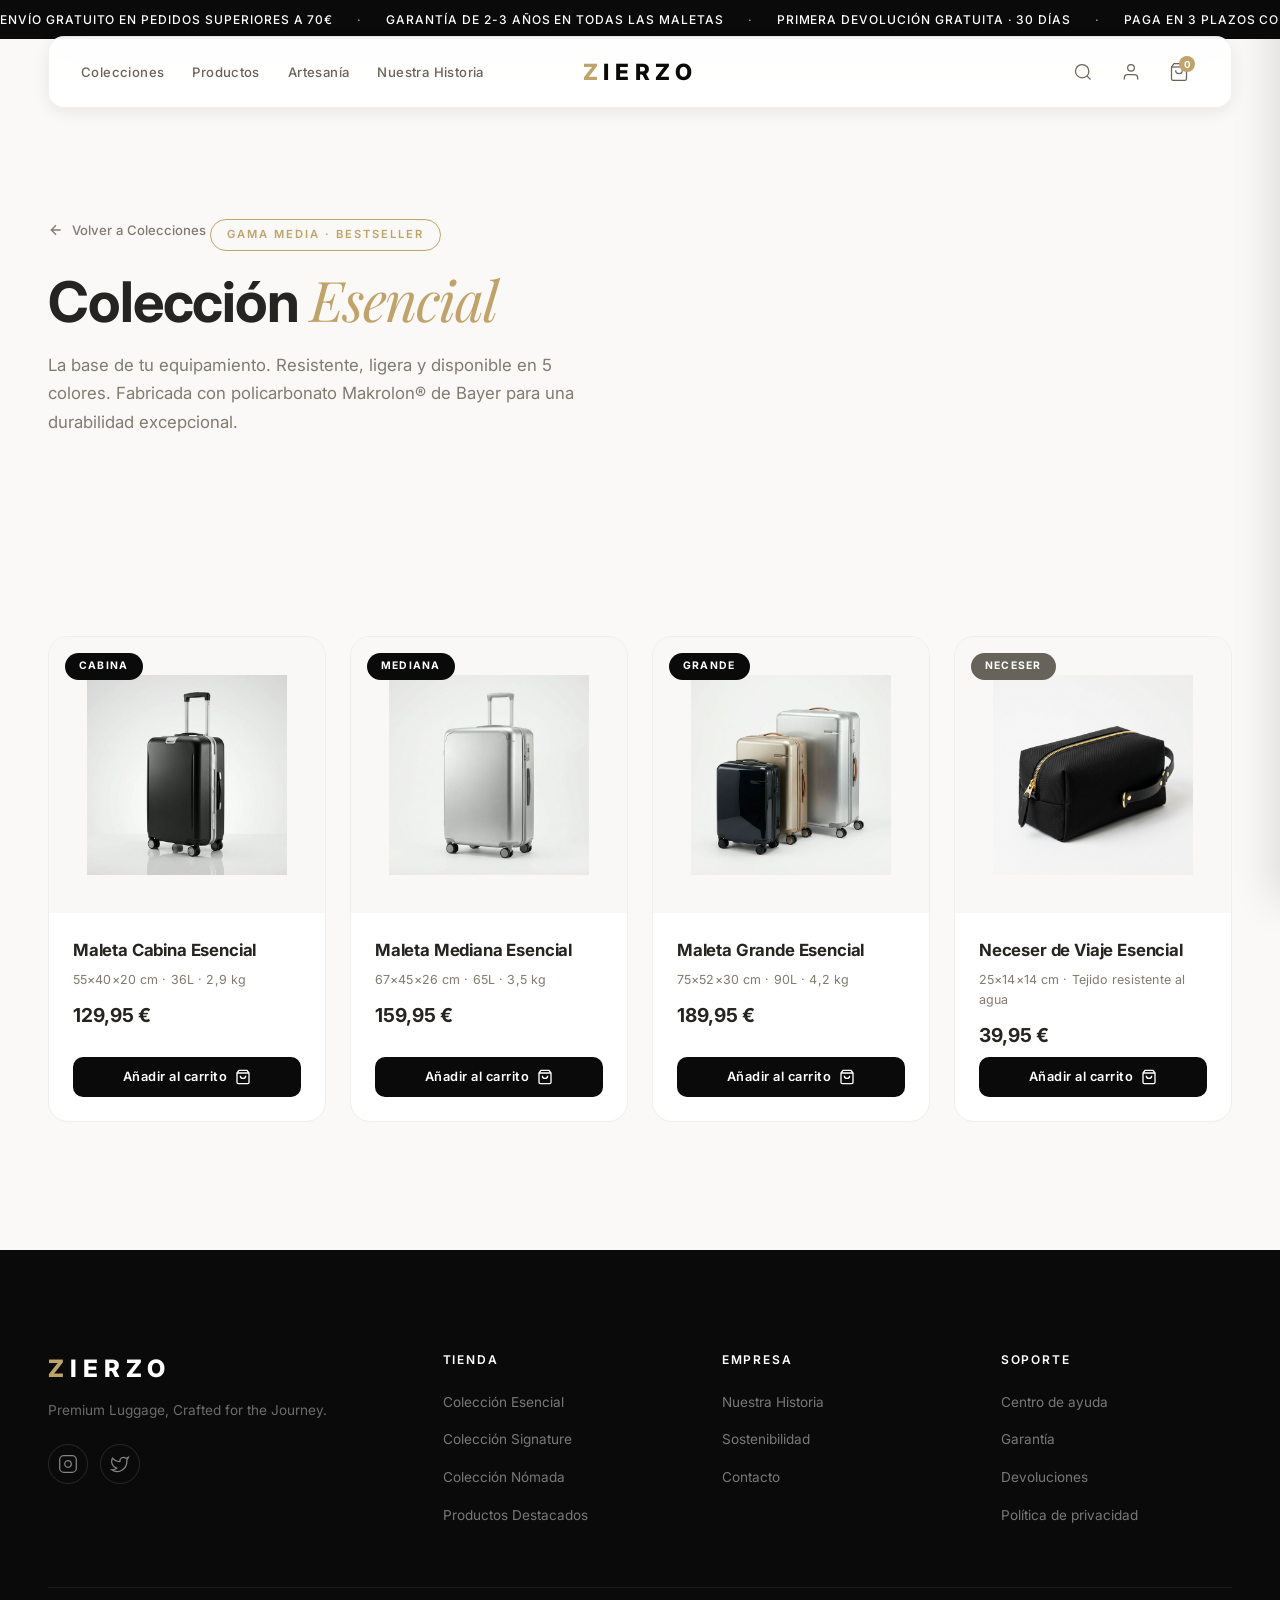
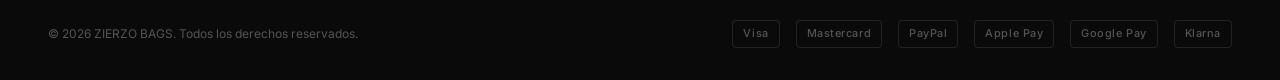
==== coleccion-esencial.html @ efa7dc79 "refactor: mover colecciones a subpáginas separadas (coleccion-esencial, coleccion-signature, colecci" ====
<!DOCTYPE html>
<html lang="es">

<head>
    <meta charset="UTF-8">
    <meta name="viewport" content="width=device-width, initial-scale=1.0">
    <title>Colección Esencial — ZIERZO BAGS</title>
    <meta name="description"
        content="Colección Esencial de ZIERZO BAGS. Maletas de policarbonato Makrolon® ligeras y resistentes. Cabina, mediana, grande y neceser de viaje.">
    <link
        href="https://fonts.googleapis.com/css2?family=Inter:wght@300;400;500;600;700;800;900&family=Playfair+Display:ital,wght@0,400;0,500;0,600;0,700;1,400;1,500&display=swap"
        rel="stylesheet">
    <link rel="stylesheet" href="zierzo.css">
</head>

<body>

    <!-- Announcement Bar -->
    <div class="announcement-bar">
        <div class="announcement-marquee">
            <span>Envío gratuito en pedidos superiores a 70€</span>
            <span class="announcement-sep">·</span>
            <span>Garantía de 2-3 años en todas las maletas</span>
            <span class="announcement-sep">·</span>
            <span>Primera devolución gratuita · 30 días</span>
            <span class="announcement-sep">·</span>
            <span>Paga en 3 plazos con Klarna</span>
            <span class="announcement-sep">·</span>
            <span>Envío 24-48h en península</span>
            <span class="announcement-sep">·</span>
            <span>Entrega a domicilio o punto de recogida</span>
        </div>
    </div>

    <!-- Navigation -->
    <nav class="nav" id="mainNav">
        <div class="nav-container">
            <div class="nav-left">
                <button class="nav-menu-btn" id="menuToggle" aria-label="Menu">
                    <span></span><span></span><span></span>
                </button>
                <ul class="nav-links" id="navLinks">
                    <li><a href="zierzo.html#collections">Colecciones</a></li>
                    <li><a href="zierzo.html#products">Productos</a></li>
                    <li><a href="zierzo.html#craftsmanship">Artesanía</a></li>
                    <li><a href="zierzo.html#story">Nuestra Historia</a></li>
                </ul>
            </div>
            <a href="zierzo.html" class="nav-logo"><span class="logo-z">Z</span>IERZO</a>
            <div class="nav-right">
                <button class="nav-icon-btn" aria-label="Buscar">
                    <svg width="20" height="20" viewBox="0 0 24 24" fill="none" stroke="currentColor"
                        stroke-width="1.5">
                        <circle cx="11" cy="11" r="8" />
                        <path d="m21 21-4.35-4.35" />
                    </svg>
                </button>
                <button class="nav-icon-btn" aria-label="Cuenta">
                    <svg width="20" height="20" viewBox="0 0 24 24" fill="none" stroke="currentColor"
                        stroke-width="1.5">
                        <path d="M20 21v-2a4 4 0 0 0-4-4H8a4 4 0 0 0-4 4v2" />
                        <circle cx="12" cy="7" r="4" />
                    </svg>
                </button>
                <button class="nav-icon-btn cart-btn" aria-label="Carrito">
                    <svg width="20" height="20" viewBox="0 0 24 24" fill="none" stroke="currentColor"
                        stroke-width="1.5">
                        <path d="M6 2 3 6v14a2 2 0 0 0 2 2h14a2 2 0 0 0 2-2V6l-3-4z" />
                        <path d="M3 6h18" />
                        <path d="M16 10a4 4 0 0 1-8 0" />
                    </svg>
                    <span class="cart-count">0</span>
                </button>
            </div>
        </div>
    </nav>

    <!-- Mobile Menu -->
    <div class="mobile-menu" id="mobileMenu">
        <div class="mobile-menu-content">
            <a href="zierzo.html#collections" class="mobile-menu-link">Colecciones</a>
            <a href="zierzo.html#products" class="mobile-menu-link">Productos</a>
            <a href="zierzo.html#craftsmanship" class="mobile-menu-link">Artesanía</a>
            <a href="zierzo.html#story" class="mobile-menu-link">Nuestra Historia</a>
        </div>
    </div>

    <!-- Collection Hero -->
    <section class="collection-page-hero col-esencial-hero">
        <div class="container">
            <a href="zierzo.html#collections" class="collection-back-link">
                <svg width="16" height="16" viewBox="0 0 24 24" fill="none" stroke="currentColor" stroke-width="2">
                    <path d="M19 12H5M12 19l-7-7 7-7" />
                </svg>
                Volver a Colecciones
            </a>
            <span class="collection-detail-tag">Gama Media · Bestseller</span>
            <h1 class="section-title collection-page-title">Colección <em>Esencial</em></h1>
            <p class="section-desc">La base de tu equipamiento. Resistente, ligera y disponible en 5 colores. Fabricada
                con policarbonato Makrolon® de Bayer para una durabilidad excepcional.</p>
        </div>
    </section>

    <!-- Collection Products -->
    <section class="section collection-detail col-esencial">
        <div class="container">
            <div class="collection-detail-grid">
                <div class="col-detail-card" data-product-id="esencial-cabina">
                    <div class="col-detail-img-wrapper">
                        <img src="images/hero-suitcase.png" alt="Maleta Cabina Esencial" class="col-detail-img">
                        <span class="col-detail-size">Cabina</span>
                    </div>
                    <div class="col-detail-info">
                        <h4 class="col-detail-name">Maleta Cabina Esencial</h4>
                        <span class="col-detail-dims">55×40×20 cm · 36L · 2,9 kg</span>
                        <div class="col-detail-price">129,95 €</div>
                        <button class="btn btn-add-cart col-detail-btn">Añadir al carrito
                            <svg width="16" height="16" viewBox="0 0 24 24" fill="none" stroke="currentColor"
                                stroke-width="2">
                                <path d="M6 2 3 6v14a2 2 0 0 0 2 2h14a2 2 0 0 0 2-2V6l-3-4z" />
                                <path d="M3 6h18" />
                                <path d="M16 10a4 4 0 0 1-8 0" />
                            </svg>
                        </button>
                    </div>
                </div>
                <div class="col-detail-card" data-product-id="esencial-mediana">
                    <div class="col-detail-img-wrapper">
                        <img src="images/product-silver.png" alt="Maleta Mediana Esencial" class="col-detail-img">
                        <span class="col-detail-size">Mediana</span>
                    </div>
                    <div class="col-detail-info">
                        <h4 class="col-detail-name">Maleta Mediana Esencial</h4>
                        <span class="col-detail-dims">67×45×26 cm · 65L · 3,5 kg</span>
                        <div class="col-detail-price">159,95 €</div>
                        <button class="btn btn-add-cart col-detail-btn">Añadir al carrito
                            <svg width="16" height="16" viewBox="0 0 24 24" fill="none" stroke="currentColor"
                                stroke-width="2">
                                <path d="M6 2 3 6v14a2 2 0 0 0 2 2h14a2 2 0 0 0 2-2V6l-3-4z" />
                                <path d="M3 6h18" />
                                <path d="M16 10a4 4 0 0 1-8 0" />
                            </svg>
                        </button>
                    </div>
                </div>
                <div class="col-detail-card" data-product-id="esencial-grande">
                    <div class="col-detail-img-wrapper">
                        <img src="images/collection-set.png" alt="Maleta Grande Esencial" class="col-detail-img">
                        <span class="col-detail-size">Grande</span>
                    </div>
                    <div class="col-detail-info">
                        <h4 class="col-detail-name">Maleta Grande Esencial</h4>
                        <span class="col-detail-dims">75×52×30 cm · 90L · 4,2 kg</span>
                        <div class="col-detail-price">189,95 €</div>
                        <button class="btn btn-add-cart col-detail-btn">Añadir al carrito
                            <svg width="16" height="16" viewBox="0 0 24 24" fill="none" stroke="currentColor"
                                stroke-width="2">
                                <path d="M6 2 3 6v14a2 2 0 0 0 2 2h14a2 2 0 0 0 2-2V6l-3-4z" />
                                <path d="M3 6h18" />
                                <path d="M16 10a4 4 0 0 1-8 0" />
                            </svg>
                        </button>
                    </div>
                </div>
                <div class="col-detail-card col-detail-neceser" data-product-id="esencial-neceser">
                    <div class="col-detail-img-wrapper">
                        <img src="images/neceser-esencial.png" alt="Neceser de Viaje Esencial" class="col-detail-img">
                        <span class="col-detail-size">Neceser</span>
                    </div>
                    <div class="col-detail-info">
                        <h4 class="col-detail-name">Neceser de Viaje Esencial</h4>
                        <span class="col-detail-dims">25×14×14 cm · Tejido resistente al agua</span>
                        <div class="col-detail-price">39,95 €</div>
                        <button class="btn btn-add-cart col-detail-btn">Añadir al carrito
                            <svg width="16" height="16" viewBox="0 0 24 24" fill="none" stroke="currentColor"
                                stroke-width="2">
                                <path d="M6 2 3 6v14a2 2 0 0 0 2 2h14a2 2 0 0 0 2-2V6l-3-4z" />
                                <path d="M3 6h18" />
                                <path d="M16 10a4 4 0 0 1-8 0" />
                            </svg>
                        </button>
                    </div>
                </div>
            </div>
        </div>
    </section>

    <!-- Footer -->
    <footer class="footer">
        <div class="container">
            <div class="footer-grid">
                <div class="footer-brand">
                    <a href="zierzo.html" class="footer-logo"><span class="logo-z">Z</span>IERZO</a>
                    <p class="footer-tagline">Premium Luggage, Crafted for the Journey.</p>
                    <div class="footer-social">
                        <a href="#" class="social-link" aria-label="Instagram">
                            <svg width="20" height="20" viewBox="0 0 24 24" fill="none" stroke="currentColor"
                                stroke-width="1.5">
                                <rect x="2" y="2" width="20" height="20" rx="5" />
                                <path d="M16 11.37A4 4 0 1 1 12.63 8 4 4 0 0 1 16 11.37z" />
                                <line x1="17.5" y1="6.5" x2="17.51" y2="6.5" />
                            </svg>
                        </a>
                        <a href="#" class="social-link" aria-label="Twitter">
                            <svg width="20" height="20" viewBox="0 0 24 24" fill="none" stroke="currentColor"
                                stroke-width="1.5">
                                <path
                                    d="M22 4s-.7 2.1-2 3.4c1.6 10-9.4 17.3-18 11.6 2.2.1 4.4-.6 6-2C3 15.5.5 9.6 3 5c2.2 2.6 5.6 4.1 9 4-.9-4.2 4-6.6 7-3.8 1.1 0 3-1.2 3-1.2z" />
                            </svg>
                        </a>
                    </div>
                </div>
                <div class="footer-col">
                    <h4>Tienda</h4>
                    <ul>
                        <li><a href="coleccion-esencial.html">Colección Esencial</a></li>
                        <li><a href="coleccion-signature.html">Colección Signature</a></li>
                        <li><a href="coleccion-nomada.html">Colección Nómada</a></li>
                        <li><a href="zierzo.html#products">Productos Destacados</a></li>
                    </ul>
                </div>
                <div class="footer-col">
                    <h4>Empresa</h4>
                    <ul>
                        <li><a href="zierzo.html#story">Nuestra Historia</a></li>
                        <li><a href="#">Sostenibilidad</a></li>
                        <li><a href="#">Contacto</a></li>
                    </ul>
                </div>
                <div class="footer-col">
                    <h4>Soporte</h4>
                    <ul>
                        <li><a href="#">Centro de ayuda</a></li>
                        <li><a href="#">Garantía</a></li>
                        <li><a href="#">Devoluciones</a></li>
                        <li><a href="#">Política de privacidad</a></li>
                    </ul>
                </div>
            </div>
            <div class="footer-bottom">
                <span>© 2026 ZIERZO BAGS. Todos los derechos reservados.</span>
                <div class="footer-payment">
                    <span>Visa</span><span>Mastercard</span><span>PayPal</span><span>Apple Pay</span><span>Google
                        Pay</span><span>Klarna</span>
                </div>
            </div>
        </div>
    </footer>

    <!-- Cart Panel -->
    <div class="cart-overlay" id="cartOverlay"></div>
    <aside class="cart-panel" id="cartPanel">
        <div class="cart-panel-header">
            <h3>Tu Carrito <span class="cart-panel-count" id="cartPanelCount">(0)</span></h3>
            <button class="cart-close-btn" id="cartCloseBtn" aria-label="Cerrar carrito">
                <svg width="24" height="24" viewBox="0 0 24 24" fill="none" stroke="currentColor" stroke-width="1.5">
                    <path d="M18 6 6 18M6 6l12 12" />
                </svg>
            </button>
        </div>
        <div class="cart-panel-body" id="cartPanelBody">
            <div class="cart-empty" id="cartEmpty">
                <svg width="48" height="48" viewBox="0 0 24 24" fill="none" stroke="currentColor" stroke-width="1">
                    <path d="M6 2 3 6v14a2 2 0 0 0 2 2h14a2 2 0 0 0 2-2V6l-3-4z" />
                    <path d="M3 6h18" />
                    <path d="M16 10a4 4 0 0 1-8 0" />
                </svg>
                <p>Tu carrito está vacío</p>
                <span>Explora nuestras colecciones y encuentra tu compañero de viaje perfecto.</span>
            </div>
            <div class="cart-items" id="cartItems"></div>
        </div>
        <div class="cart-panel-footer" id="cartPanelFooter" style="display:none;">
            <div class="cart-shipping-notice">
                <svg width="16" height="16" viewBox="0 0 24 24" fill="none" stroke="currentColor" stroke-width="1.5">
                    <rect x="1" y="3" width="15" height="13" rx="2" />
                    <path d="m16 8 5 3v7l-5-3z" />
                </svg>
                <span>Envío gratuito en pedidos +70 €</span>
            </div>
            <div class="cart-subtotal">
                <span>Subtotal</span>
                <strong id="cartSubtotal">0,00 €</strong>
            </div>
            <button class="btn btn-primary cart-checkout-btn"
                onclick="alert('Checkout disponible en la página principal')">Tramitar Pedido
                <svg width="16" height="16" viewBox="0 0 24 24" fill="none" stroke="currentColor" stroke-width="2">
                    <path d="M5 12h14M12 5l7 7-7 7" />
                </svg>
            </button>
            <p class="cart-taxes-note">Impuestos incluidos. Gastos de envío calculados en el checkout.</p>
        </div>
    </aside>

    <!-- PDP Modal -->
    <div class="pdp-overlay" id="pdpOverlay"></div>
    <div class="pdp-modal" id="pdpModal">
        <button class="pdp-close" id="pdpCloseBtn" aria-label="Cerrar">
            <svg width="28" height="28" viewBox="0 0 24 24" fill="none" stroke="currentColor" stroke-width="1.5">
                <path d="M18 6 6 18M6 6l12 12" />
            </svg>
        </button>
        <div class="pdp-layout">
            <div class="pdp-gallery">
                <img src="" alt="" class="pdp-main-img" id="pdpMainImg">
            </div>
            <div class="pdp-info">
                <span class="pdp-collection" id="pdpCollection"></span>
                <h2 class="pdp-title" id="pdpTitle"></h2>
                <div class="pdp-price-row">
                    <span class="pdp-price" id="pdpPrice"></span>
                    <span class="pdp-price-old" id="pdpPriceOld"></span>
                </div>
                <div class="pdp-colors" id="pdpColors"></div>
                <p class="pdp-description" id="pdpDescription"></p>
                <div class="pdp-qty-row">
                    <div class="pdp-qty">
                        <button class="pdp-qty-btn" id="pdpQtyMinus">−</button>
                        <span class="pdp-qty-val" id="pdpQtyVal">1</span>
                        <button class="pdp-qty-btn" id="pdpQtyPlus">+</button>
                    </div>
                    <button class="btn btn-primary pdp-add-btn" id="pdpAddBtn">
                        Añadir al carrito
                        <svg width="16" height="16" viewBox="0 0 24 24" fill="none" stroke="currentColor"
                            stroke-width="2">
                            <path d="M6 2 3 6v14a2 2 0 0 0 2 2h14a2 2 0 0 0 2-2V6l-3-4z" />
                            <path d="M3 6h18" />
                            <path d="M16 10a4 4 0 0 1-8 0" />
                        </svg>
                    </button>
                </div>
                <div class="pdp-specs">
                    <h4>Características</h4>
                    <ul class="pdp-specs-list" id="pdpSpecsList"></ul>
                </div>
            </div>
        </div>
    </div>

    <script>
        // Product data for this collection
        const PRODUCTS = [
            { id: 'esencial-cabina', name: 'Maleta Cabina Esencial', collection: 'Colección Esencial', category: 'Cabina · 55×40×20 cm', price: 129.95, oldPrice: null, badge: null, img: 'images/hero-suitcase.png', colors: [{ name: 'Negro', hex: '#1a1a1a' }, { name: 'Champagne', hex: '#c0b283' }, { name: 'Silver', hex: '#a8a9ad' }], description: 'Maleta de cabina ligera y resistente. Policarbonato Makrolon®, cerradura TSA y 4 ruedas Hinomoto® 360°.', specs: ['Policarbonato Makrolon®', 'Peso: 2,9 kg', 'Capacidad: 36L', 'Cerradura TSA', '4 ruedas Hinomoto® 360°', 'Asa telescópica multinivel', 'Garantía 2-3 años'] },
            { id: 'esencial-mediana', name: 'Maleta Mediana Esencial', collection: 'Colección Esencial', category: 'Mediana · 67×45×26 cm', price: 159.95, oldPrice: null, badge: null, img: 'images/product-silver.png', colors: [{ name: 'Silver', hex: '#a8a9ad' }, { name: 'Negro', hex: '#1a1a1a' }, { name: 'Champagne', hex: '#c0b283' }], description: 'Tamaño ideal para viajes de una semana. Policarbonato reforzado con sistema de expansión.', specs: ['Policarbonato Makrolon®', 'Peso: 3,5 kg', 'Capacidad: 65L', 'Sistema de expansión', 'Cerradura TSA', '4 ruedas Hinomoto® 360°', 'Garantía 2-3 años'] },
            { id: 'esencial-grande', name: 'Maleta Grande Esencial', collection: 'Colección Esencial', category: 'Grande · 75×52×30 cm', price: 189.95, oldPrice: null, badge: null, img: 'images/collection-set.png', colors: [{ name: 'Negro', hex: '#1a1a1a' }, { name: 'Champagne', hex: '#c0b283' }], description: 'Para viajes largos. Máxima capacidad con sistema de compresión y doble compartimento.', specs: ['Policarbonato reforzado', 'Peso: 4,2 kg', 'Capacidad: 90L (expandible a 100L)', 'Cerradura TSA', '4 ruedas reforzadas 360°', 'Asas ergonómicas', 'Garantía 2-3 años'] },
            { id: 'esencial-neceser', name: 'Neceser de Viaje Esencial', collection: 'Colección Esencial', category: 'Neceser · 25×14×14 cm', price: 39.95, oldPrice: null, badge: null, img: 'images/neceser-esencial.png', colors: [{ name: 'Negro', hex: '#1a1a1a' }], description: 'Neceser compacto con tejido resistente al agua y cremallera dorada. Interior organizado.', specs: ['Tejido resistente al agua', 'Cremallera YKK® premium', 'Interior con compartimentos', 'Asa de transporte reforzada', 'Base impermeable', 'Garantía 2 años'] }
        ];

        let cart = [];

        function updateCartUI() {
            const countEl = document.querySelector('.cart-count');
            const panelCount = document.getElementById('cartPanelCount');
            const cartItems = document.getElementById('cartItems');
            const cartEmpty = document.getElementById('cartEmpty');
            const footer = document.getElementById('cartPanelFooter');
            const subtotalEl = document.getElementById('cartSubtotal');
            const totalQty = cart.reduce((s, i) => s + i.qty, 0);
            const subtotal = cart.reduce((s, i) => s + i.price * i.qty, 0);
            countEl.textContent = totalQty;
            panelCount.textContent = `(${totalQty})`;
            if (cart.length === 0) { cartEmpty.style.display = 'flex'; cartItems.innerHTML = ''; footer.style.display = 'none'; }
            else {
                cartEmpty.style.display = 'none'; footer.style.display = 'block';
                subtotalEl.textContent = subtotal.toLocaleString('es-ES', { minimumFractionDigits: 2 }) + ' €';
                cartItems.innerHTML = cart.map((item, idx) => `<div class="cart-item"><img src="${item.img}" alt="${item.name}" class="cart-item-img"><div class="cart-item-info"><h4>${item.name}</h4><span class="cart-item-color">${item.color}</span><div class="cart-item-qty-row"><div class="cart-item-qty"><button onclick="changeQty(${idx},-1)">−</button><span>${item.qty}</span><button onclick="changeQty(${idx},1)">+</button></div><strong>${(item.price * item.qty).toLocaleString('es-ES', { minimumFractionDigits: 2 })} €</strong></div></div><button class="cart-item-remove" onclick="removeItem(${idx})" aria-label="Eliminar"><svg width="16" height="16" viewBox="0 0 24 24" fill="none" stroke="currentColor" stroke-width="1.5"><path d="M18 6 6 18M6 6l12 12"/></svg></button></div>`).join('');
            }
        }
        function addToCart(productId, color, qty = 1) { const p = PRODUCTS.find(pr => pr.id === productId); if (!p) return; const e = cart.find(i => i.id === productId && i.color === color); if (e) e.qty += qty; else cart.push({ id: p.id, name: p.name, img: p.img, price: p.price, color, qty }); updateCartUI(); }
        function changeQty(idx, d) { cart[idx].qty += d; if (cart[idx].qty <= 0) cart.splice(idx, 1); updateCartUI(); }
        function removeItem(idx) { cart.splice(idx, 1); updateCartUI(); }

        const cartPanel = document.getElementById('cartPanel'), cartOverlay = document.getElementById('cartOverlay'), cartCloseBtn = document.getElementById('cartCloseBtn');
        function openCart() { cartPanel.classList.add('open'); cartOverlay.classList.add('open'); document.body.style.overflow = 'hidden'; }
        function closeCart() { cartPanel.classList.remove('open'); cartOverlay.classList.remove('open'); document.body.style.overflow = ''; }
        document.querySelector('.cart-btn').addEventListener('click', openCart);
        cartCloseBtn.addEventListener('click', closeCart);
        cartOverlay.addEventListener('click', closeCart);

        // PDP Modal
        const pdpModal = document.getElementById('pdpModal'), pdpOverlay = document.getElementById('pdpOverlay');
        let pdpCurrentProduct = null, pdpQty = 1, pdpSelectedColor = '';
        function openPDP(productId) {
            const p = PRODUCTS.find(pr => pr.id === productId); if (!p) return;
            pdpCurrentProduct = p; pdpQty = 1; pdpSelectedColor = p.colors[0].name;
            document.getElementById('pdpMainImg').src = p.img; document.getElementById('pdpMainImg').alt = p.name;
            document.getElementById('pdpCollection').textContent = p.collection; document.getElementById('pdpTitle').textContent = p.name;
            document.getElementById('pdpPrice').textContent = p.price.toLocaleString('es-ES', { minimumFractionDigits: 2 }) + ' €';
            const oldEl = document.getElementById('pdpPriceOld'); oldEl.textContent = p.oldPrice ? p.oldPrice.toLocaleString('es-ES', { minimumFractionDigits: 2 }) + ' €' : ''; oldEl.style.display = p.oldPrice ? 'inline' : 'none';
            document.getElementById('pdpDescription').textContent = p.description; document.getElementById('pdpQtyVal').textContent = '1';
            document.getElementById('pdpColors').innerHTML = p.colors.map((c, i) => `<span class="pdp-color-dot${i === 0 ? ' active' : ''}" style="--dot-color:${c.hex}" title="${c.name}" data-color="${c.name}"></span>`).join('');
            document.getElementById('pdpSpecsList').innerHTML = p.specs.map(s => `<li>${s}</li>`).join('');
            document.querySelectorAll('.pdp-color-dot').forEach(d => { d.addEventListener('click', function () { document.querySelectorAll('.pdp-color-dot').forEach(x => x.classList.remove('active')); this.classList.add('active'); pdpSelectedColor = this.dataset.color; }); });
            pdpModal.classList.add('open'); pdpOverlay.classList.add('open'); document.body.style.overflow = 'hidden';
        }
        function closePDP() { pdpModal.classList.remove('open'); pdpOverlay.classList.remove('open'); document.body.style.overflow = ''; }
        document.getElementById('pdpCloseBtn').addEventListener('click', closePDP);
        pdpOverlay.addEventListener('click', closePDP);
        document.getElementById('pdpQtyMinus').addEventListener('click', () => { if (pdpQty > 1) { pdpQty--; document.getElementById('pdpQtyVal').textContent = pdpQty; } });
        document.getElementById('pdpQtyPlus').addEventListener('click', () => { pdpQty++; document.getElementById('pdpQtyVal').textContent = pdpQty; });
        document.getElementById('pdpAddBtn').addEventListener('click', () => { if (!pdpCurrentProduct) return; addToCart(pdpCurrentProduct.id, pdpSelectedColor, pdpQty); closePDP(); setTimeout(openCart, 300); });

        // Wire collection detail cards
        document.querySelectorAll('.col-detail-card').forEach(card => {
            const pid = card.dataset.productId;
            const product = PRODUCTS.find(p => p.id === pid); if (!product) return;
            card.querySelector('.col-detail-img-wrapper').addEventListener('click', () => openPDP(pid));
            card.querySelector('.col-detail-img-wrapper').style.cursor = 'pointer';
            card.querySelector('.col-detail-name').addEventListener('click', () => openPDP(pid));
            card.querySelector('.col-detail-name').style.cursor = 'pointer';
            card.querySelector('.col-detail-btn').addEventListener('click', function (e) {
                e.stopPropagation(); addToCart(pid, product.colors[0].name);
                const btn = this, orig = btn.innerHTML; btn.innerHTML = '✓ Añadido'; btn.style.background = '#16a34a';
                setTimeout(() => { btn.innerHTML = orig; btn.style.background = ''; }, 1500); setTimeout(openCart, 400);
            });
            card.addEventListener('mouseenter', function () { this.style.transform = 'translateY(-8px)'; });
            card.addEventListener('mouseleave', function () { this.style.transform = ''; });
        });

        // Nav scroll
        const nav = document.getElementById('mainNav'), menuToggle = document.getElementById('menuToggle'), mobileMenu = document.getElementById('mobileMenu');
        let lastScroll = 0;
        window.addEventListener('scroll', () => { const s = window.pageYOffset; nav.classList.toggle('scrolled', s > 80); if (s > lastScroll && s > 400) nav.classList.add('hidden'); else nav.classList.remove('hidden'); lastScroll = s; });
        menuToggle.addEventListener('click', () => { menuToggle.classList.toggle('active'); mobileMenu.classList.toggle('active'); document.body.classList.toggle('menu-open'); });
        document.querySelectorAll('.mobile-menu-link').forEach(l => l.addEventListener('click', () => { menuToggle.classList.remove('active'); mobileMenu.classList.remove('active'); document.body.classList.remove('menu-open'); }));

        // Scroll animations
        const observer = new IntersectionObserver((entries) => { entries.forEach(e => { if (e.isIntersecting) e.target.classList.add('visible'); }); }, { threshold: 0.1, rootMargin: '0px 0px -60px 0px' });
        document.querySelectorAll('.col-detail-card,.collection-detail-header,.collection-page-hero').forEach(el => { el.classList.add('animate-on-scroll'); observer.observe(el); });

        // Show body immediately (no preloader on subpages)
        document.body.classList.add('loaded');
    </script>
</body>

</html>
---- zierzo.css ----
/* ============================
   ZIERZO BAGS — Premium Luggage
   Full CSS Design System
   ============================ */

/* ── CSS Variables ── */
:root {
    --black: #0a0a0a;
    --white: #ffffff;
    --offwhite: #faf9f7;
    --cream: #f5f0eb;
    --warm-gray-50: #f9f8f6;
    --warm-gray-100: #f0eeea;
    --warm-gray-200: #e2dfd8;
    --warm-gray-300: #c9c4ba;
    --warm-gray-400: #a39e93;
    --warm-gray-500: #817b70;
    --warm-gray-600: #68635a;
    --warm-gray-700: #504c45;
    --warm-gray-800: #3a3732;
    --warm-gray-900: #262421;

    --gold: #c0a36b;
    --gold-light: #ddc99b;
    --gold-dark: #967a47;

    --font-serif: 'Playfair Display', Georgia, serif;
    --font-sans: 'Inter', -apple-system, BlinkMacSystemFont, sans-serif;

    --container-max: 1280px;
    --section-pad: clamp(80px, 10vw, 140px);
    --transition: 0.4s cubic-bezier(0.22, 1, 0.36, 1);
    --transition-fast: 0.25s ease;

    --shadow-sm: 0 1px 3px rgba(0, 0, 0, 0.06);
    --shadow-md: 0 4px 16px rgba(0, 0, 0, 0.08);
    --shadow-lg: 0 12px 40px rgba(0, 0, 0, 0.12);
    --shadow-xl: 0 20px 60px rgba(0, 0, 0, 0.18);
}

/* ── Reset & Base ── */
*,
*::before,
*::after {
    box-sizing: border-box;
    margin: 0;
    padding: 0;
}

html {
    scroll-behavior: smooth;
    -webkit-font-smoothing: antialiased;
    -moz-osx-font-smoothing: grayscale;
}

body {
    font-family: var(--font-sans);
    font-size: 16px;
    line-height: 1.6;
    color: var(--warm-gray-800);
    background: var(--white);
    overflow-x: hidden;
    opacity: 0;
    transition: opacity 0.5s ease;
}

body.loaded {
    opacity: 1;
}

body.menu-open {
    overflow: hidden;
}

img {
    max-width: 100%;
    height: auto;
    display: block;
}

a {
    text-decoration: none;
    color: inherit;
}

button {
    cursor: pointer;
    border: none;
    background: none;
    font-family: inherit;
}

ul {
    list-style: none;
}

.container {
    max-width: var(--container-max);
    margin: 0 auto;
    padding: 0 clamp(20px, 4vw, 48px);
}

/* ── Preloader ── */
.preloader {
    position: fixed;
    inset: 0;
    z-index: 10000;
    background: var(--black);
    display: flex;
    align-items: center;
    justify-content: center;
    transition: opacity 0.6s ease, visibility 0.6s ease;
}

.preloader.hidden {
    opacity: 0;
    visibility: hidden;
    pointer-events: none;
}

.preloader-inner {
    text-align: center;
}

.preloader-logo {
    font-family: var(--font-sans);
    font-size: 2.5rem;
    font-weight: 800;
    letter-spacing: 0.4em;
    color: var(--white);
    margin-bottom: 24px;
}

.preloader-bar {
    width: 200px;
    height: 2px;
    background: rgba(255, 255, 255, 0.15);
    border-radius: 2px;
    overflow: hidden;
}

.preloader-progress {
    width: 0;
    height: 100%;
    background: var(--gold);
    animation: preloaderFill 1.5s ease-out forwards;
}

@keyframes preloaderFill {
    to {
        width: 100%;
    }
}

/* ── Announcement Bar ── */
.announcement-bar {
    background: var(--black);
    color: var(--white);
    padding: 10px 0;
    overflow: hidden;
    font-size: 0.75rem;
    letter-spacing: 0.08em;
    text-transform: uppercase;
    font-weight: 500;
}

.announcement-marquee {
    display: flex;
    gap: 24px;
    white-space: nowrap;
    animation: marquee 30s linear infinite;
}

.announcement-sep {
    color: var(--gold);
}

@keyframes marquee {
    from {
        transform: translateX(0);
    }

    to {
        transform: translateX(-50%);
    }
}

/* ── Navigation ── */
.nav {
    position: fixed;
    top: 36px;
    left: 0;
    right: 0;
    z-index: 1000;
    padding: 0 clamp(20px, 4vw, 48px);
    transition: var(--transition);
}

.nav.scrolled {
    top: 0;
}

.nav.hidden {
    transform: translateY(-100%);
}

.nav-container {
    max-width: var(--container-max);
    margin: 0 auto;
    display: flex;
    align-items: center;
    justify-content: space-between;
    height: 72px;
    padding: 0 32px;
    background: rgba(255, 255, 255, 0.92);
    backdrop-filter: blur(20px) saturate(180%);
    -webkit-backdrop-filter: blur(20px) saturate(180%);
    border: 1px solid rgba(0, 0, 0, 0.06);
    border-radius: 16px;
    box-shadow: var(--shadow-md);
    transition: var(--transition);
}

.nav.scrolled .nav-container {
    border-radius: 0;
    border-left: none;
    border-right: none;
    height: 64px;
}

.nav-left {
    display: flex;
    align-items: center;
    gap: 32px;
}

.nav-menu-btn {
    display: none;
    flex-direction: column;
    gap: 5px;
    width: 24px;
    padding: 4px 0;
}

.nav-menu-btn span {
    display: block;
    height: 1.5px;
    background: var(--warm-gray-800);
    border-radius: 2px;
    transition: var(--transition-fast);
}

.nav-menu-btn.active span:nth-child(1) {
    transform: rotate(45deg) translate(5px, 5px);
}

.nav-menu-btn.active span:nth-child(2) {
    opacity: 0;
}

.nav-menu-btn.active span:nth-child(3) {
    transform: rotate(-45deg) translate(5px, -5px);
}

.nav-links {
    display: flex;
    gap: 28px;
}

.nav-links a {
    font-size: 0.82rem;
    font-weight: 500;
    letter-spacing: 0.03em;
    color: var(--warm-gray-600);
    position: relative;
    padding: 4px 0;
    transition: color var(--transition-fast);
}

.nav-links a::after {
    content: '';
    position: absolute;
    bottom: 0;
    left: 0;
    width: 0;
    height: 1px;
    background: var(--gold);
    transition: width var(--transition);
}

.nav-links a:hover {
    color: var(--black);
}

.nav-links a:hover::after {
    width: 100%;
}

.nav-logo {
    font-family: var(--font-sans);
    font-weight: 800;
    font-size: 1.4rem;
    letter-spacing: 0.25em;
    color: var(--black);
    position: absolute;
    left: 50%;
    transform: translateX(-50%);
}

.logo-z {
    display: inline-block;
    color: var(--gold);
}

.nav-right {
    display: flex;
    align-items: center;
    gap: 8px;
}

.nav-icon-btn {
    width: 40px;
    height: 40px;
    display: flex;
    align-items: center;
    justify-content: center;
    border-radius: 50%;
    color: var(--warm-gray-600);
    transition: var(--transition-fast);
}

.nav-icon-btn:hover {
    background: var(--warm-gray-100);
    color: var(--black);
}

.cart-btn {
    position: relative;
}

.cart-count {
    position: absolute;
    top: 4px;
    right: 4px;
    width: 16px;
    height: 16px;
    background: var(--gold);
    color: var(--white);
    font-size: 0.6rem;
    font-weight: 700;
    border-radius: 50%;
    display: flex;
    align-items: center;
    justify-content: center;
    transition: transform 0.3s ease;
}

.cart-count.bump {
    animation: bump 0.3s ease;
}

@keyframes bump {
    50% {
        transform: scale(1.4);
    }

    100% {
        transform: scale(1);
    }
}

/* ── Mobile Menu ── */
.mobile-menu {
    position: fixed;
    inset: 0;
    z-index: 999;
    background: rgba(255, 255, 255, 0.98);
    backdrop-filter: blur(20px);
    display: flex;
    align-items: center;
    justify-content: center;
    opacity: 0;
    visibility: hidden;
    transition: var(--transition);
}

.mobile-menu.active {
    opacity: 1;
    visibility: visible;
}

.mobile-menu-content {
    text-align: center;
    display: flex;
    flex-direction: column;
    gap: 24px;
}

.mobile-menu-link {
    font-size: 2rem;
    font-weight: 300;
    letter-spacing: 0.1em;
    color: var(--warm-gray-800);
    transition: color var(--transition-fast);
}

.mobile-menu-link:hover {
    color: var(--gold);
}

/* ── Hero ── */
.hero {
    position: relative;
    height: 100vh;
    min-height: 700px;
    display: flex;
    align-items: center;
    justify-content: center;
    overflow: hidden;
}

.hero-bg {
    position: absolute;
    inset: 0;
    z-index: 0;
}

.hero-bg-img {
    width: 100%;
    height: 100%;
    object-fit: cover;
    transform: scale(1.1);
    transition: transform 0.1s linear;
}

.hero-overlay {
    position: absolute;
    inset: 0;
    background: linear-gradient(to bottom,
            rgba(10, 10, 10, 0.3) 0%,
            rgba(10, 10, 10, 0.5) 50%,
            rgba(10, 10, 10, 0.7) 100%);
}

.hero-content {
    position: relative;
    z-index: 2;
    text-align: center;
    color: var(--white);
    max-width: 800px;
    padding: 0 24px;
}

.hero-tag {
    display: flex;
    align-items: center;
    justify-content: center;
    gap: 16px;
    font-size: 0.75rem;
    font-weight: 500;
    letter-spacing: 0.25em;
    text-transform: uppercase;
    color: var(--gold-light);
    margin-bottom: 32px;
    opacity: 0;
    animation: fadeInUp 0.8s ease 1.8s forwards;
}

.hero-tag-line {
    display: block;
    width: 40px;
    height: 1px;
    background: var(--gold);
}

.hero-title {
    margin-bottom: 24px;
}

.hero-title-line {
    display: block;
    font-family: var(--font-sans);
    font-size: clamp(2.8rem, 7vw, 5.5rem);
    font-weight: 800;
    line-height: 1.1;
    letter-spacing: -0.02em;
    opacity: 0;
    animation: fadeInUp 0.8s ease 2s forwards;
}

.hero-title-italic {
    font-family: var(--font-serif);
    font-style: italic;
    font-weight: 400;
    color: var(--gold-light);
    opacity: 0;
    animation: fadeInUp 0.8s ease 2.2s forwards;
}

.hero-subtitle {
    font-size: clamp(0.95rem, 1.5vw, 1.15rem);
    line-height: 1.7;
    color: rgba(255, 255, 255, 0.75);
    max-width: 540px;
    margin: 0 auto 40px;
    opacity: 0;
    animation: fadeInUp 0.8s ease 2.4s forwards;
}

.hero-actions {
    display: flex;
    align-items: center;
    justify-content: center;
    gap: 16px;
    opacity: 0;
    animation: fadeInUp 0.8s ease 2.6s forwards;
}

.hero-scroll {
    position: absolute;
    bottom: 40px;
    left: 50%;
    transform: translateX(-50%);
    z-index: 2;
    display: flex;
    flex-direction: column;
    align-items: center;
    gap: 8px;
    color: rgba(255, 255, 255, 0.5);
    font-size: 0.65rem;
    font-weight: 500;
    letter-spacing: 0.2em;
    text-transform: uppercase;
}

.hero-scroll-line {
    width: 1px;
    height: 48px;
    background: linear-gradient(to bottom, var(--gold), transparent);
    animation: scrollPulse 2s ease-in-out infinite;
}

@keyframes scrollPulse {

    0%,
    100% {
        opacity: 0.3;
        transform: scaleY(0.6);
    }

    50% {
        opacity: 1;
        transform: scaleY(1);
    }
}

@keyframes fadeInUp {
    from {
        opacity: 0;
        transform: translateY(24px);
    }

    to {
        opacity: 1;
        transform: translateY(0);
    }
}

/* ── Buttons ── */
.btn {
    display: inline-flex;
    align-items: center;
    gap: 8px;
    font-size: 0.85rem;
    font-weight: 600;
    letter-spacing: 0.04em;
    padding: 14px 32px;
    border-radius: 100px;
    transition: var(--transition);
}

.btn-primary {
    background: var(--gold);
    color: var(--white);
}

.btn-primary:hover {
    background: var(--gold-dark);
    transform: translateY(-2px);
    box-shadow: 0 8px 24px rgba(192, 163, 107, 0.4);
}

.btn-ghost {
    border: 1px solid rgba(255, 255, 255, 0.3);
    color: var(--white);
}

.btn-ghost:hover {
    background: rgba(255, 255, 255, 0.1);
    border-color: rgba(255, 255, 255, 0.5);
}

.btn-add-cart {
    width: 100%;
    background: var(--black);
    color: var(--white);
    font-size: 0.8rem;
    font-weight: 600;
    letter-spacing: 0.04em;
    padding: 12px 20px;
    border-radius: 10px;
    display: flex;
    align-items: center;
    justify-content: center;
    gap: 8px;
    transition: var(--transition);
}

.btn-add-cart:hover {
    background: var(--warm-gray-800);
    transform: translateY(-1px);
}

/* ── Brand Values Strip ── */
.values-strip {
    background: var(--offwhite);
    border-top: 1px solid var(--warm-gray-200);
    border-bottom: 1px solid var(--warm-gray-200);
    padding: 32px 0;
}

.values-container {
    max-width: var(--container-max);
    margin: 0 auto;
    padding: 0 clamp(20px, 4vw, 48px);
    display: flex;
    align-items: center;
    justify-content: space-between;
    gap: 24px;
}

.value-item {
    display: flex;
    align-items: center;
    gap: 14px;
}

.value-icon {
    flex-shrink: 0;
    color: var(--gold);
}

.value-text {
    display: flex;
    flex-direction: column;
}

.value-text strong {
    font-size: 0.82rem;
    font-weight: 600;
    color: var(--warm-gray-800);
    letter-spacing: 0.01em;
}

.value-text span {
    font-size: 0.72rem;
    color: var(--warm-gray-500);
}

.value-divider {
    width: 1px;
    height: 36px;
    background: var(--warm-gray-200);
    flex-shrink: 0;
}

/* ── Sections ── */
.section {
    padding: var(--section-pad) 0;
}

.section-header {
    margin-bottom: clamp(40px, 6vw, 72px);
}

.section-header.center {
    text-align: center;
}

.section-label {
    display: block;
    font-size: 0.72rem;
    font-weight: 600;
    letter-spacing: 0.2em;
    text-transform: uppercase;
    color: var(--gold);
    margin-bottom: 16px;
}

.section-label.light {
    color: var(--gold-light);
}

.section-title {
    font-family: var(--font-sans);
    font-size: clamp(2rem, 4vw, 3.2rem);
    font-weight: 700;
    line-height: 1.15;
    letter-spacing: -0.02em;
    color: var(--warm-gray-900);
}

.section-title.light {
    color: var(--white);
}

.section-title em {
    font-family: var(--font-serif);
    font-style: italic;
    font-weight: 400;
    color: var(--gold);
}

.section-desc {
    font-size: 1.05rem;
    color: var(--warm-gray-500);
    max-width: 560px;
    margin-top: 16px;
    line-height: 1.7;
}

/* ── Collections ── */
.collections {
    background: var(--offwhite);
}

.collections-grid {
    display: grid;
    grid-template-columns: 1.2fr 1fr 1fr;
    gap: 20px;
}

.collection-card {
    position: relative;
    border-radius: 20px;
    overflow: hidden;
    cursor: pointer;
    group: true;
}

.collection-featured {
    grid-row: span 2;
}

.collection-img-wrapper {
    position: relative;
    width: 100%;
    height: 100%;
    min-height: 320px;
    overflow: hidden;
}

.collection-featured .collection-img-wrapper {
    min-height: 100%;
}

.collection-img {
    width: 100%;
    height: 100%;
    object-fit: cover;
    transition: transform 0.8s cubic-bezier(0.22, 1, 0.36, 1);
}

.collection-card:hover .collection-img {
    transform: scale(1.06);
}

.collection-overlay {
    position: absolute;
    inset: 0;
    background: linear-gradient(to top, rgba(10, 10, 10, 0.75) 0%, rgba(10, 10, 10, 0.1) 60%);
    transition: background var(--transition);
}

.collection-card:hover .collection-overlay {
    background: linear-gradient(to top, rgba(10, 10, 10, 0.85) 0%, rgba(10, 10, 10, 0.2) 60%);
}

.collection-info {
    position: absolute;
    bottom: 0;
    left: 0;
    right: 0;
    padding: 32px;
    color: var(--white);
    z-index: 2;
}

.collection-tag {
    display: inline-block;
    font-size: 0.65rem;
    font-weight: 600;
    letter-spacing: 0.15em;
    text-transform: uppercase;
    background: var(--gold);
    color: var(--white);
    padding: 4px 12px;
    border-radius: 100px;
    margin-bottom: 12px;
}

.collection-name {
    font-size: 1.5rem;
    font-weight: 700;
    margin-bottom: 6px;
    letter-spacing: -0.01em;
}

.collection-desc {
    font-size: 0.85rem;
    color: rgba(255, 255, 255, 0.7);
    line-height: 1.5;
    margin-bottom: 16px;
    max-width: 320px;
}

.collection-cta {
    display: inline-flex;
    align-items: center;
    gap: 8px;
    font-size: 0.82rem;
    font-weight: 600;
    color: var(--gold-light);
    transition: gap var(--transition);
}

.collection-card:hover .collection-cta {
    gap: 12px;
}

/* ── Collection Page Hero ── */
.collection-page-hero {
    padding: clamp(120px, 15vw, 180px) 0 clamp(48px, 6vw, 72px);
    background: var(--offwhite);
}

.col-signature-hero {
    background: linear-gradient(180deg, #faf6ef 0%, #f5eed8 100%);
}

.col-nomada-hero {
    background: linear-gradient(180deg, #f2f4f1 0%, #e5ebe0 100%);
}

.col-signature-hero .collection-detail-tag {
    background: linear-gradient(135deg, var(--gold), var(--gold-dark));
    color: var(--white);
    border-color: var(--gold);
}

.col-nomada-hero .collection-detail-tag {
    background: #3a5a2d;
    color: var(--white);
    border-color: #3a5a2d;
}

.collection-page-title {
    font-size: clamp(2.2rem, 5vw, 3.5rem);
    margin-bottom: 16px;
}

/* ── Collection Detail Sections ── */
.collection-detail {
    background: var(--white);
}

.col-esencial {
    background: var(--offwhite);
}

.col-signature {
    background: linear-gradient(180deg, #faf6ef 0%, var(--white) 100%);
}

.col-nomada {
    background: linear-gradient(180deg, #f2f4f1 0%, var(--white) 100%);
}

.collection-detail-header {
    margin-bottom: clamp(40px, 6vw, 72px);
}

.collection-back-link {
    display: inline-flex;
    align-items: center;
    gap: 8px;
    font-size: 0.82rem;
    font-weight: 500;
    color: var(--warm-gray-500);
    margin-bottom: 24px;
    transition: color var(--transition-fast), gap var(--transition-fast);
}

.collection-back-link:hover {
    color: var(--gold);
    gap: 12px;
}

.collection-detail-tag {
    display: inline-block;
    font-size: 0.7rem;
    font-weight: 600;
    letter-spacing: 0.18em;
    text-transform: uppercase;
    color: var(--gold);
    margin-bottom: 16px;
    padding: 6px 16px;
    border: 1px solid var(--gold);
    border-radius: 100px;
}

.col-signature .collection-detail-tag {
    background: linear-gradient(135deg, var(--gold), var(--gold-dark));
    color: var(--white);
    border-color: var(--gold);
}

.col-nomada .collection-detail-tag {
    background: #3a5a2d;
    color: var(--white);
    border-color: #3a5a2d;
}

.collection-detail-grid {
    display: grid;
    grid-template-columns: repeat(4, 1fr);
    gap: 24px;
}

.col-detail-card {
    background: var(--white);
    border-radius: 20px;
    overflow: hidden;
    border: 1px solid var(--warm-gray-100);
    transition: var(--transition);
    display: flex;
    flex-direction: column;
}

.col-detail-card:hover {
    box-shadow: var(--shadow-lg);
    border-color: transparent;
}

.col-signature .col-detail-card {
    border-color: rgba(192, 163, 107, 0.15);
}

.col-signature .col-detail-card:hover {
    box-shadow: 0 12px 40px rgba(192, 163, 107, 0.2);
}

.col-nomada .col-detail-card {
    border-color: rgba(58, 90, 45, 0.1);
}

.col-nomada .col-detail-card:hover {
    box-shadow: 0 12px 40px rgba(58, 90, 45, 0.15);
}

.col-detail-img-wrapper {
    position: relative;
    aspect-ratio: 1;
    background: var(--warm-gray-50);
    overflow: hidden;
    display: flex;
    align-items: center;
    justify-content: center;
    padding: 20px;
}

.col-signature .col-detail-img-wrapper {
    background: linear-gradient(135deg, #fdf6e9 0%, #f5eed8 100%);
}

.col-nomada .col-detail-img-wrapper {
    background: linear-gradient(135deg, #f0f3ed 0%, #e5ebe0 100%);
}

.col-detail-img {
    width: 85%;
    height: 85%;
    object-fit: contain;
    transition: transform 0.6s cubic-bezier(0.22, 1, 0.36, 1);
}

.col-detail-card:hover .col-detail-img {
    transform: scale(1.08);
}

.col-detail-size {
    position: absolute;
    top: 16px;
    left: 16px;
    font-size: 0.65rem;
    font-weight: 700;
    letter-spacing: 0.12em;
    text-transform: uppercase;
    background: var(--black);
    color: var(--white);
    padding: 5px 14px;
    border-radius: 100px;
}

.col-signature .col-detail-size {
    background: var(--gold);
}

.col-nomada .col-detail-size {
    background: #3a5a2d;
}

.col-detail-neceser .col-detail-size {
    background: var(--warm-gray-600);
}

.col-detail-info {
    padding: 24px;
    display: flex;
    flex-direction: column;
    gap: 6px;
    flex: 1;
}

.col-detail-name {
    font-size: 1.05rem;
    font-weight: 700;
    color: var(--warm-gray-900);
    letter-spacing: -0.01em;
}

.col-detail-dims {
    font-size: 0.78rem;
    color: var(--warm-gray-500);
    letter-spacing: 0.01em;
}

.col-detail-price {
    font-size: 1.2rem;
    font-weight: 700;
    color: var(--warm-gray-900);
    margin-top: 4px;
}

.col-signature .col-detail-price {
    color: var(--gold-dark);
}

.col-nomada .col-detail-price {
    color: #3a5a2d;
}

.col-detail-btn {
    margin-top: auto;
    padding-top: 12px;
}

.col-signature .col-detail-btn {
    background: var(--gold);
}

.col-signature .col-detail-btn:hover {
    background: var(--gold-dark);
}

.col-nomada .col-detail-btn {
    background: #3a5a2d;
}

.col-nomada .col-detail-btn:hover {
    background: #2d4822;
}

/* ── Products ── */
.products-grid {
    display: grid;
    grid-template-columns: repeat(4, 1fr);
    gap: 24px;
}

.product-card {
    position: relative;
    background: var(--white);
    border-radius: 16px;
    overflow: hidden;
    border: 1px solid var(--warm-gray-100);
    transition: var(--transition);
}

.product-card:hover {
    box-shadow: var(--shadow-lg);
    border-color: transparent;
}

.product-badge {
    position: absolute;
    top: 16px;
    left: 16px;
    z-index: 3;
    font-size: 0.65rem;
    font-weight: 700;
    letter-spacing: 0.1em;
    text-transform: uppercase;
    background: var(--black);
    color: var(--white);
    padding: 5px 12px;
    border-radius: 100px;
}

.product-badge.bestseller {
    background: var(--gold);
}

.product-img-wrapper {
    position: relative;
    aspect-ratio: 1;
    overflow: hidden;
    background: var(--warm-gray-50);
}

.product-img {
    width: 100%;
    height: 100%;
    object-fit: cover;
    transition: transform 0.6s cubic-bezier(0.22, 1, 0.36, 1);
}

.product-card:hover .product-img {
    transform: scale(1.05);
}

.product-quick-actions {
    position: absolute;
    top: 12px;
    right: 12px;
    display: flex;
    flex-direction: column;
    gap: 6px;
    opacity: 0;
    transform: translateX(10px);
    transition: var(--transition);
}

.product-card:hover .product-quick-actions {
    opacity: 1;
    transform: translateX(0);
}

.product-action-btn {
    width: 38px;
    height: 38px;
    display: flex;
    align-items: center;
    justify-content: center;
    background: rgba(255, 255, 255, 0.9);
    backdrop-filter: blur(10px);
    border-radius: 50%;
    color: var(--warm-gray-700);
    transition: var(--transition-fast);
    box-shadow: var(--shadow-sm);
}

.product-action-btn:hover {
    background: var(--black);
    color: var(--white);
}

.product-details {
    padding: 20px;
}

.product-category {
    font-size: 0.7rem;
    font-weight: 500;
    letter-spacing: 0.08em;
    text-transform: uppercase;
    color: var(--warm-gray-400);
    margin-bottom: 6px;
    display: block;
}

.product-name {
    font-size: 0.95rem;
    font-weight: 600;
    color: var(--warm-gray-800);
    margin-bottom: 12px;
    letter-spacing: -0.01em;
}

.product-colors {
    display: flex;
    gap: 6px;
    margin-bottom: 12px;
}

.color-dot {
    width: 18px;
    height: 18px;
    border-radius: 50%;
    background: var(--dot-color);
    border: 2px solid transparent;
    cursor: pointer;
    transition: var(--transition-fast);
    box-shadow: inset 0 0 0 1px rgba(0, 0, 0, 0.1);
}

.color-dot.active {
    border-color: var(--gold);
    box-shadow: 0 0 0 2px var(--white), 0 0 0 3px var(--gold);
}

.color-dot:hover {
    transform: scale(1.15);
}

.product-price {
    display: flex;
    align-items: center;
    gap: 10px;
    margin-bottom: 16px;
}

.price-current {
    font-size: 1.1rem;
    font-weight: 700;
    color: var(--warm-gray-900);
}

.price-current.sale {
    color: #b91c1c;
}

.price-old {
    font-size: 0.85rem;
    color: var(--warm-gray-400);
    text-decoration: line-through;
}

/* ── Craftsmanship ── */
.craftsmanship {
    position: relative;
    background: var(--warm-gray-900);
    overflow: hidden;
}

.craftsmanship-bg {
    position: absolute;
    inset: 0;
    background:
        radial-gradient(circle at 20% 50%, rgba(192, 163, 107, 0.08) 0%, transparent 50%),
        radial-gradient(circle at 80% 20%, rgba(192, 163, 107, 0.05) 0%, transparent 40%);
}

.craftsmanship-layout {
    position: relative;
    display: grid;
    grid-template-columns: 1fr 1fr;
    gap: clamp(40px, 6vw, 80px);
    align-items: center;
}

.craftsmanship-img {
    border-radius: 20px;
    box-shadow: var(--shadow-xl);
}

.craftsmanship-content {
    color: var(--white);
}

.craftsmanship-text {
    font-size: 1.05rem;
    line-height: 1.8;
    color: rgba(255, 255, 255, 0.65);
    margin-bottom: 40px;
}

.craftsmanship-features {
    display: flex;
    flex-direction: column;
    gap: 28px;
}

.craft-feature {
    display: flex;
    gap: 20px;
    align-items: flex-start;
}

.craft-feature-icon {
    flex-shrink: 0;
    width: 52px;
    height: 52px;
    display: flex;
    align-items: center;
    justify-content: center;
    background: rgba(192, 163, 107, 0.12);
    border: 1px solid rgba(192, 163, 107, 0.2);
    border-radius: 14px;
    color: var(--gold-light);
}

.craft-feature h4 {
    font-size: 0.95rem;
    font-weight: 600;
    margin-bottom: 4px;
    color: var(--white);
}

.craft-feature p {
    font-size: 0.82rem;
    line-height: 1.5;
    color: rgba(255, 255, 255, 0.5);
}

/* ── Story ── */
.story {
    overflow: hidden;
}

.story-layout {
    display: grid;
    grid-template-columns: 1fr 1fr;
    gap: clamp(40px, 6vw, 80px);
    align-items: center;
}

.story-content {
    max-width: 520px;
}

.story-text {
    font-size: 1.02rem;
    line-height: 1.8;
    color: var(--warm-gray-500);
    margin-bottom: 20px;
}

.story-stats {
    display: flex;
    gap: 40px;
    margin-top: 40px;
    padding-top: 32px;
    border-top: 1px solid var(--warm-gray-200);
}

.story-stat {
    text-align: center;
}

.story-stat-number {
    display: block;
    font-size: 2.2rem;
    font-weight: 800;
    color: var(--warm-gray-900);
    letter-spacing: -0.02em;
}

.story-stat-label {
    font-size: 0.72rem;
    font-weight: 500;
    letter-spacing: 0.05em;
    text-transform: uppercase;
    color: var(--warm-gray-400);
    margin-top: 4px;
    display: block;
}

.story-img-col {
    position: relative;
}

.story-img {
    border-radius: 20px;
    box-shadow: var(--shadow-lg);
}

.story-img-accent {
    position: absolute;
    bottom: -20px;
    right: -20px;
    width: 200px;
    height: 200px;
    border: 2px solid var(--gold);
    border-radius: 20px;
    z-index: -1;
    opacity: 0.3;
}

/* ── Testimonials ── */
.testimonials {
    background: var(--offwhite);
}

.testimonials-grid {
    display: grid;
    grid-template-columns: repeat(3, 1fr);
    gap: 24px;
}

.testimonial-card {
    background: var(--white);
    border: 1px solid var(--warm-gray-100);
    border-radius: 20px;
    padding: 32px;
    transition: var(--transition);
}

.testimonial-card:hover {
    box-shadow: var(--shadow-md);
    transform: translateY(-4px);
}

.testimonial-stars {
    color: var(--gold);
    font-size: 0.9rem;
    letter-spacing: 2px;
    margin-bottom: 16px;
}

.testimonial-text {
    font-size: 0.92rem;
    line-height: 1.7;
    color: var(--warm-gray-600);
    margin-bottom: 24px;
    font-style: italic;
}

.testimonial-author {
    display: flex;
    align-items: center;
    gap: 12px;
}

.testimonial-avatar {
    width: 44px;
    height: 44px;
    background: linear-gradient(135deg, var(--gold), var(--gold-dark));
    color: var(--white);
    font-size: 0.75rem;
    font-weight: 700;
    border-radius: 50%;
    display: flex;
    align-items: center;
    justify-content: center;
    letter-spacing: 0.05em;
}

.testimonial-author strong {
    display: block;
    font-size: 0.85rem;
    color: var(--warm-gray-800);
}

.testimonial-author span {
    font-size: 0.72rem;
    color: var(--warm-gray-400);
}

/* ── Newsletter ── */
.newsletter {
    padding-bottom: 0;
}

.newsletter-card {
    position: relative;
    background: var(--warm-gray-900);
    border-radius: 24px;
    padding: clamp(48px, 6vw, 80px);
    overflow: hidden;
    text-align: center;
}

.newsletter-content {
    position: relative;
    z-index: 2;
}

.newsletter-title {
    font-size: clamp(1.8rem, 4vw, 2.8rem);
    font-weight: 800;
    color: var(--white);
    letter-spacing: -0.02em;
    margin-bottom: 12px;
}

.newsletter-desc {
    font-size: 1rem;
    color: rgba(255, 255, 255, 0.55);
    max-width: 480px;
    margin: 0 auto 32px;
    line-height: 1.7;
}

.newsletter-form {
    max-width: 480px;
    margin: 0 auto;
}

.newsletter-input-wrapper {
    display: flex;
    gap: 8px;
    background: rgba(255, 255, 255, 0.08);
    border: 1px solid rgba(255, 255, 255, 0.12);
    border-radius: 100px;
    padding: 6px;
}

.newsletter-input {
    flex: 1;
    background: none;
    border: none;
    outline: none;
    font-family: var(--font-sans);
    font-size: 0.9rem;
    color: var(--white);
    padding: 8px 16px;
}

.newsletter-input::placeholder {
    color: rgba(255, 255, 255, 0.35);
}

.newsletter-btn {
    padding: 12px 24px !important;
    font-size: 0.8rem !important;
    white-space: nowrap;
}

.newsletter-note {
    display: block;
    font-size: 0.7rem;
    color: rgba(255, 255, 255, 0.3);
    margin-top: 12px;
}

.newsletter-decoration {
    position: absolute;
    inset: 0;
    z-index: 1;
    overflow: hidden;
}

.nl-circle {
    position: absolute;
    border-radius: 50%;
    border: 1px solid rgba(192, 163, 107, 0.1);
}

.nl-circle-1 {
    width: 400px;
    height: 400px;
    top: -200px;
    right: -100px;
}

.nl-circle-2 {
    width: 300px;
    height: 300px;
    bottom: -150px;
    left: -50px;
}

.nl-circle-3 {
    width: 200px;
    height: 200px;
    top: 50%;
    right: 20%;
    background: radial-gradient(circle, rgba(192, 163, 107, 0.04) 0%, transparent 70%);
}

/* ── Footer ── */
.footer {
    background: var(--black);
    color: rgba(255, 255, 255, 0.6);
    padding: clamp(60px, 8vw, 100px) 0 32px;
}

.footer-grid {
    display: grid;
    grid-template-columns: 1.5fr 1fr 1fr 1fr;
    gap: 48px;
    margin-bottom: 60px;
}

.footer-logo {
    font-family: var(--font-sans);
    font-weight: 800;
    font-size: 1.5rem;
    letter-spacing: 0.25em;
    color: var(--white);
    display: inline-block;
    margin-bottom: 12px;
}

.footer-tagline {
    font-size: 0.85rem;
    color: rgba(255, 255, 255, 0.4);
    margin-bottom: 24px;
    line-height: 1.5;
}

.footer-social {
    display: flex;
    gap: 12px;
}

.social-link {
    width: 40px;
    height: 40px;
    display: flex;
    align-items: center;
    justify-content: center;
    border-radius: 50%;
    border: 1px solid rgba(255, 255, 255, 0.12);
    color: rgba(255, 255, 255, 0.5);
    transition: var(--transition-fast);
}

.social-link:hover {
    background: var(--gold);
    border-color: var(--gold);
    color: var(--white);
}

.footer-col h4 {
    font-size: 0.75rem;
    font-weight: 600;
    letter-spacing: 0.15em;
    text-transform: uppercase;
    color: var(--white);
    margin-bottom: 20px;
}

.footer-col ul {
    display: flex;
    flex-direction: column;
    gap: 12px;
}

.footer-col a {
    font-size: 0.85rem;
    color: rgba(255, 255, 255, 0.45);
    transition: color var(--transition-fast);
}

.footer-col a:hover {
    color: var(--gold-light);
}

.footer-bottom {
    display: flex;
    align-items: center;
    justify-content: space-between;
    padding-top: 32px;
    border-top: 1px solid rgba(255, 255, 255, 0.08);
    font-size: 0.75rem;
    color: rgba(255, 255, 255, 0.3);
}

.footer-payment {
    display: flex;
    gap: 16px;
}

.footer-payment span {
    padding: 4px 10px;
    border: 1px solid rgba(255, 255, 255, 0.1);
    border-radius: 4px;
    font-size: 0.68rem;
    font-weight: 500;
    letter-spacing: 0.05em;
}

/* ── Scroll Animations ── */
.animate-on-scroll {
    opacity: 0;
    transform: translateY(32px);
    transition: opacity 0.8s ease, transform 0.8s cubic-bezier(0.22, 1, 0.36, 1);
}

.animate-on-scroll.visible {
    opacity: 1;
    transform: translateY(0);
}

.collection-card.animate-on-scroll.visible:nth-child(2) {
    transition-delay: 0.1s;
}

.collection-card.animate-on-scroll.visible:nth-child(3) {
    transition-delay: 0.2s;
}

.product-card.animate-on-scroll.visible:nth-child(1) {
    transition-delay: 0s;
}

.product-card.animate-on-scroll.visible:nth-child(2) {
    transition-delay: 0.1s;
}

.product-card.animate-on-scroll.visible:nth-child(3) {
    transition-delay: 0.2s;
}

.product-card.animate-on-scroll.visible:nth-child(4) {
    transition-delay: 0.3s;
}

.testimonial-card.animate-on-scroll.visible:nth-child(1) {
    transition-delay: 0s;
}

.testimonial-card.animate-on-scroll.visible:nth-child(2) {
    transition-delay: 0.1s;
}

.testimonial-card.animate-on-scroll.visible:nth-child(3) {
    transition-delay: 0.2s;
}

.craft-feature.animate-on-scroll.visible:nth-child(1) {
    transition-delay: 0s;
}

.craft-feature.animate-on-scroll.visible:nth-child(2) {
    transition-delay: 0.15s;
}

.craft-feature.animate-on-scroll.visible:nth-child(3) {
    transition-delay: 0.3s;
}

.value-item.animate-on-scroll.visible:nth-child(1) {
    transition-delay: 0s;
}

.value-item.animate-on-scroll.visible:nth-child(3) {
    transition-delay: 0.1s;
}

.value-item.animate-on-scroll.visible:nth-child(5) {
    transition-delay: 0.2s;
}

.value-item.animate-on-scroll.visible:nth-child(7) {
    transition-delay: 0.3s;
}

/* ── Responsive ── */
@media (max-width: 1024px) {
    .collections-grid {
        grid-template-columns: 1fr 1fr;
    }

    .collection-featured {
        grid-row: auto;
    }

    .products-grid {
        grid-template-columns: repeat(2, 1fr);
    }

    .collection-detail-grid {
        grid-template-columns: repeat(2, 1fr);
    }

    .craftsmanship-layout,
    .story-layout {
        grid-template-columns: 1fr;
        gap: 40px;
    }

    .craftsmanship-img-col {
        order: -1;
    }

    .footer-grid {
        grid-template-columns: 1fr 1fr;
        gap: 32px;
    }
}

@media (max-width: 768px) {
    .nav-links {
        display: none;
    }

    .nav-menu-btn {
        display: flex;
    }

    .nav-logo {
        position: relative;
        left: 0;
        transform: none;
    }

    .values-container {
        flex-wrap: wrap;
        justify-content: center;
    }

    .value-divider {
        display: none;
    }

    .value-item {
        min-width: 200px;
    }

    .collections-grid {
        grid-template-columns: 1fr;
    }

    .products-grid {
        grid-template-columns: repeat(2, 1fr);
        gap: 16px;
    }

    .testimonials-grid {
        grid-template-columns: 1fr;
    }

    .hero-actions {
        flex-direction: column;
    }

    .newsletter-input-wrapper {
        flex-direction: column;
        border-radius: 16px;
    }

    .newsletter-btn {
        border-radius: 100px !important;
    }

    .story-stats {
        gap: 24px;
    }

    .footer-grid {
        grid-template-columns: 1fr;
        gap: 32px;
    }

    .footer-bottom {
        flex-direction: column;
        gap: 16px;
        text-align: center;
    }
}

@media (max-width: 480px) {

    .collection-detail-grid {
        grid-template-columns: 1fr;
    }

    .products-grid {
        grid-template-columns: 1fr;
    }

    .hero-title-line {
        font-size: 2.4rem;
    }

    .story-stats {
        flex-direction: column;
        gap: 20px;
        align-items: flex-start;
    }
}

/* =============================
   CART SLIDE-OUT PANEL
   ============================= */
.cart-overlay {
    position: fixed;
    inset: 0;
    background: rgba(0, 0, 0, 0.45);
    backdrop-filter: blur(4px);
    z-index: 9998;
    opacity: 0;
    visibility: hidden;
    transition: opacity 0.35s ease, visibility 0.35s ease;
}

.cart-overlay.open {
    opacity: 1;
    visibility: visible;
}

.cart-panel {
    position: fixed;
    top: 0;
    right: 0;
    width: min(440px, 92vw);
    height: 100vh;
    background: var(--white);
    z-index: 9999;
    display: flex;
    flex-direction: column;
    transform: translateX(100%);
    transition: transform 0.4s cubic-bezier(0.22, 1, 0.36, 1);
    box-shadow: -8px 0 40px rgba(0, 0, 0, 0.12);
}

.cart-panel.open {
    transform: translateX(0);
}

.cart-panel-header {
    display: flex;
    align-items: center;
    justify-content: space-between;
    padding: 24px 28px;
    border-bottom: 1px solid var(--warm-gray-100);
    flex-shrink: 0;
}

.cart-panel-header h3 {
    font-size: 1.1rem;
    font-weight: 700;
    letter-spacing: 0.02em;
    color: var(--warm-gray-900);
}

.cart-panel-count {
    font-weight: 400;
    color: var(--warm-gray-400);
    font-size: 0.9rem;
}

.cart-close-btn {
    width: 40px;
    height: 40px;
    display: flex;
    align-items: center;
    justify-content: center;
    border-radius: 50%;
    color: var(--warm-gray-500);
    transition: var(--transition-fast);
}

.cart-close-btn:hover {
    background: var(--warm-gray-100);
    color: var(--black);
}

.cart-panel-body {
    flex: 1;
    overflow-y: auto;
    padding: 24px 28px;
}

.cart-empty {
    display: flex;
    flex-direction: column;
    align-items: center;
    justify-content: center;
    text-align: center;
    gap: 12px;
    padding: 60px 20px;
    color: var(--warm-gray-300);
}

.cart-empty p {
    font-size: 1rem;
    font-weight: 600;
    color: var(--warm-gray-500);
}

.cart-empty span {
    font-size: 0.82rem;
    color: var(--warm-gray-400);
    max-width: 240px;
    line-height: 1.5;
}

/* Cart Item */
.cart-item {
    display: flex;
    gap: 16px;
    align-items: flex-start;
    padding: 20px 0;
    border-bottom: 1px solid var(--warm-gray-100);
    position: relative;
}

.cart-item:last-child {
    border-bottom: none;
}

.cart-item-img {
    width: 80px;
    height: 80px;
    object-fit: cover;
    border-radius: 12px;
    background: var(--warm-gray-50);
    flex-shrink: 0;
}

.cart-item-info {
    flex: 1;
    min-width: 0;
}

.cart-item-info h4 {
    font-size: 0.88rem;
    font-weight: 600;
    color: var(--warm-gray-800);
    margin-bottom: 2px;
}

.cart-item-color {
    font-size: 0.72rem;
    color: var(--warm-gray-400);
    display: block;
    margin-bottom: 10px;
}

.cart-item-qty-row {
    display: flex;
    align-items: center;
    justify-content: space-between;
}

.cart-item-qty {
    display: inline-flex;
    align-items: center;
    border: 1px solid var(--warm-gray-200);
    border-radius: 8px;
    overflow: hidden;
}

.cart-item-qty button {
    width: 30px;
    height: 30px;
    display: flex;
    align-items: center;
    justify-content: center;
    font-size: 0.9rem;
    color: var(--warm-gray-600);
    transition: var(--transition-fast);
}

.cart-item-qty button:hover {
    background: var(--warm-gray-100);
}

.cart-item-qty span {
    width: 28px;
    text-align: center;
    font-size: 0.82rem;
    font-weight: 600;
    color: var(--warm-gray-800);
}

.cart-item-qty-row strong {
    font-size: 0.9rem;
    color: var(--warm-gray-900);
}

.cart-item-remove {
    position: absolute;
    top: 18px;
    right: 0;
    width: 28px;
    height: 28px;
    display: flex;
    align-items: center;
    justify-content: center;
    border-radius: 50%;
    color: var(--warm-gray-400);
    transition: var(--transition-fast);
}

.cart-item-remove:hover {
    background: #fef2f2;
    color: #b91c1c;
}

/* Cart Footer */
.cart-panel-footer {
    flex-shrink: 0;
    padding: 24px 28px;
    border-top: 1px solid var(--warm-gray-100);
    background: var(--offwhite);
}

.cart-shipping-notice {
    display: flex;
    align-items: center;
    gap: 8px;
    font-size: 0.75rem;
    color: var(--gold-dark);
    background: rgba(192, 163, 107, 0.08);
    border: 1px solid rgba(192, 163, 107, 0.15);
    border-radius: 10px;
    padding: 10px 14px;
    margin-bottom: 16px;
}

.cart-subtotal {
    display: flex;
    justify-content: space-between;
    align-items: center;
    margin-bottom: 16px;
}

.cart-subtotal span {
    font-size: 0.9rem;
    color: var(--warm-gray-500);
}

.cart-subtotal strong {
    font-size: 1.15rem;
    color: var(--warm-gray-900);
}

.cart-checkout-btn {
    width: 100%;
    justify-content: center;
    padding: 16px !important;
    font-size: 0.9rem !important;
}

.cart-taxes-note {
    text-align: center;
    font-size: 0.68rem;
    color: var(--warm-gray-400);
    margin-top: 12px;
}

/* =============================
   PRODUCT DETAIL MODAL (PDP)
   ============================= */
.pdp-overlay {
    position: fixed;
    inset: 0;
    background: rgba(0, 0, 0, 0.5);
    backdrop-filter: blur(6px);
    z-index: 9998;
    opacity: 0;
    visibility: hidden;
    transition: opacity 0.35s ease, visibility 0.35s ease;
}

.pdp-overlay.open {
    opacity: 1;
    visibility: visible;
}

.pdp-modal {
    position: fixed;
    top: 50%;
    left: 50%;
    transform: translate(-50%, -50%) scale(0.92);
    width: min(1000px, 92vw);
    max-height: 90vh;
    background: var(--white);
    border-radius: 24px;
    z-index: 9999;
    overflow-y: auto;
    opacity: 0;
    visibility: hidden;
    transition: opacity 0.35s ease, visibility 0.35s ease, transform 0.4s cubic-bezier(0.22, 1, 0.36, 1);
    box-shadow: 0 25px 80px rgba(0, 0, 0, 0.2);
}

.pdp-modal.open {
    opacity: 1;
    visibility: visible;
    transform: translate(-50%, -50%) scale(1);
}

.pdp-close {
    position: absolute;
    top: 20px;
    right: 20px;
    width: 44px;
    height: 44px;
    display: flex;
    align-items: center;
    justify-content: center;
    border-radius: 50%;
    background: rgba(255, 255, 255, 0.9);
    backdrop-filter: blur(10px);
    color: var(--warm-gray-600);
    z-index: 5;
    transition: var(--transition-fast);
    box-shadow: var(--shadow-sm);
}

.pdp-close:hover {
    background: var(--black);
    color: var(--white);
}

.pdp-layout {
    display: grid;
    grid-template-columns: 1fr 1fr;
}

.pdp-gallery {
    background: var(--warm-gray-50);
    display: flex;
    align-items: center;
    justify-content: center;
    padding: 48px;
    border-radius: 24px 0 0 24px;
}

.pdp-main-img {
    max-width: 100%;
    max-height: 420px;
    object-fit: contain;
}

.pdp-info {
    padding: 40px 36px;
    overflow-y: auto;
}

.pdp-collection {
    display: block;
    font-size: 0.72rem;
    font-weight: 600;
    letter-spacing: 0.15em;
    text-transform: uppercase;
    color: var(--gold);
    margin-bottom: 8px;
}

.pdp-title {
    font-family: var(--font-sans);
    font-size: 1.5rem;
    font-weight: 700;
    color: var(--warm-gray-900);
    letter-spacing: -0.02em;
    margin-bottom: 12px;
}

.pdp-price-row {
    display: flex;
    align-items: center;
    gap: 12px;
    margin-bottom: 20px;
}

.pdp-price {
    font-size: 1.4rem;
    font-weight: 700;
    color: var(--warm-gray-900);
}

.pdp-price-old {
    font-size: 1rem;
    color: var(--warm-gray-400);
    text-decoration: line-through;
}

.pdp-colors {
    display: flex;
    gap: 8px;
    margin-bottom: 20px;
}

.pdp-color-dot {
    width: 24px;
    height: 24px;
    border-radius: 50%;
    background: var(--dot-color);
    border: 2px solid transparent;
    cursor: pointer;
    transition: var(--transition-fast);
    box-shadow: inset 0 0 0 1px rgba(0, 0, 0, 0.1);
}

.pdp-color-dot.active {
    border-color: var(--gold);
    box-shadow: 0 0 0 2px var(--white), 0 0 0 3px var(--gold);
}

.pdp-color-dot:hover {
    transform: scale(1.15);
}

.pdp-description {
    font-size: 0.9rem;
    line-height: 1.7;
    color: var(--warm-gray-500);
    margin-bottom: 24px;
}

.pdp-qty-row {
    display: flex;
    gap: 12px;
    margin-bottom: 28px;
}

.pdp-qty {
    display: flex;
    align-items: center;
    border: 1px solid var(--warm-gray-200);
    border-radius: 12px;
    overflow: hidden;
}

.pdp-qty-btn {
    width: 42px;
    height: 42px;
    display: flex;
    align-items: center;
    justify-content: center;
    font-size: 1.1rem;
    color: var(--warm-gray-600);
    transition: var(--transition-fast);
}

.pdp-qty-btn:hover {
    background: var(--warm-gray-100);
}

.pdp-qty-val {
    width: 32px;
    text-align: center;
    font-size: 0.95rem;
    font-weight: 600;
    color: var(--warm-gray-800);
}

.pdp-add-btn {
    flex: 1;
    justify-content: center;
    padding: 14px 24px !important;
}

.pdp-specs {
    margin-bottom: 24px;
    padding-top: 24px;
    border-top: 1px solid var(--warm-gray-100);
}

.pdp-specs h4 {
    font-size: 0.8rem;
    font-weight: 700;
    letter-spacing: 0.08em;
    text-transform: uppercase;
    color: var(--warm-gray-700);
    margin-bottom: 14px;
}

.pdp-specs-list {
    list-style: none;
    display: grid;
    grid-template-columns: 1fr 1fr;
    gap: 8px;
}

.pdp-specs-list li {
    font-size: 0.8rem;
    color: var(--warm-gray-500);
    padding-left: 16px;
    position: relative;
    line-height: 1.5;
}

.pdp-specs-list li::before {
    content: '';
    position: absolute;
    left: 0;
    top: 7px;
    width: 6px;
    height: 6px;
    background: var(--gold);
    border-radius: 50%;
}

.pdp-shipping {
    padding-top: 24px;
    border-top: 1px solid var(--warm-gray-100);
    display: flex;
    flex-direction: column;
    gap: 16px;
}

.pdp-ship-item {
    display: flex;
    gap: 12px;
    align-items: flex-start;
}

.pdp-ship-item svg {
    flex-shrink: 0;
    color: var(--gold);
    margin-top: 2px;
}

.pdp-ship-item strong {
    display: block;
    font-size: 0.82rem;
    font-weight: 600;
    color: var(--warm-gray-700);
    margin-bottom: 2px;
}

.pdp-ship-item span {
    font-size: 0.75rem;
    color: var(--warm-gray-400);
    line-height: 1.4;
}

/* PDP Responsive */
@media (max-width: 768px) {
    .pdp-layout {
        grid-template-columns: 1fr;
    }

    .pdp-gallery {
        border-radius: 24px 24px 0 0;
        padding: 32px;
    }

    .pdp-main-img {
        max-height: 260px;
    }

    .pdp-info {
        padding: 28px 24px;
    }

    .pdp-specs-list {
        grid-template-columns: 1fr;
    }

    .pdp-qty-row {
        flex-direction: column;
    }
}

/* ============================
   CHECKOUT PAGE
   ============================ */

/* Overlay */
.checkout-overlay {
    position: fixed;
    inset: 0;
    z-index: 10000;
    background: var(--white);
    opacity: 0;
    visibility: hidden;
    transition: opacity .4s ease, visibility .4s ease;
    overflow-y: auto;
}

.checkout-overlay.active {
    opacity: 1;
    visibility: visible;
}

/* Page wrapper */
.checkout-page {
    min-height: 100vh;
    display: flex;
    flex-direction: column;
}

/* Header */
.checkout-header {
    display: flex;
    align-items: center;
    justify-content: space-between;
    padding: 20px 48px;
    border-bottom: 1px solid var(--border);
    background: var(--white);
    position: sticky;
    top: 0;
    z-index: 10;
}

.checkout-logo {
    font-family: 'Inter', sans-serif;
    font-weight: 800;
    font-size: 1.3rem;
    letter-spacing: 4px;
    color: var(--black);
    text-decoration: none;
}

.checkout-steps-indicator {
    display: flex;
    align-items: center;
    gap: 12px;
}

.checkout-step-dot {
    display: flex;
    align-items: center;
    gap: 8px;
    font-size: .85rem;
    color: var(--gray);
    font-weight: 500;
    transition: color .3s;
}

.checkout-step-dot span {
    width: 28px;
    height: 28px;
    border-radius: 50%;
    background: var(--border);
    color: var(--gray);
    display: flex;
    align-items: center;
    justify-content: center;
    font-weight: 600;
    font-size: .8rem;
    transition: all .3s;
}

.checkout-step-dot.active {
    color: var(--black);
}

.checkout-step-dot.active span {
    background: var(--gold);
    color: var(--white);
}

.checkout-step-line {
    width: 60px;
    height: 2px;
    background: var(--border);
}

.checkout-close-btn {
    background: none;
    border: none;
    cursor: pointer;
    color: var(--gray);
    padding: 8px;
    border-radius: 50%;
    transition: all .3s;
}

.checkout-close-btn:hover {
    background: var(--offwhite);
    color: var(--black);
}

/* Body layout */
.checkout-body {
    display: flex;
    flex: 1;
    max-width: 1200px;
    margin: 0 auto;
    width: 100%;
    padding: 40px 48px;
    gap: 60px;
}

.checkout-main {
    flex: 1;
    min-width: 0;
}

/* Step panels */
.checkout-step-panel {
    display: none;
}

.checkout-step-panel.active {
    display: block;
    animation: fadeUp .4s ease;
}

@keyframes fadeUp {
    from {
        opacity: 0;
        transform: translateY(16px);
    }

    to {
        opacity: 1;
        transform: translateY(0);
    }
}

/* Section titles */
.checkout-section-title {
    font-family: 'Playfair Display', serif;
    font-size: 1.8rem;
    font-weight: 600;
    margin-bottom: 6px;
    color: var(--black);
}

.checkout-guest-note {
    color: var(--gray);
    font-size: .9rem;
    margin-bottom: 32px;
}

.checkout-subsection {
    font-size: 1rem;
    font-weight: 600;
    margin: 32px 0 16px;
    color: var(--black);
}

/* Form fields */
.checkout-field-group {
    margin-bottom: 20px;
}

.checkout-label {
    display: block;
    font-size: .8rem;
    font-weight: 600;
    text-transform: uppercase;
    letter-spacing: .05em;
    margin-bottom: 6px;
    color: var(--darkgray);
}

.checkout-input {
    width: 100%;
    padding: 14px 16px;
    border: 1.5px solid var(--border);
    border-radius: 10px;
    font-size: .95rem;
    font-family: 'Inter', sans-serif;
    background: var(--white);
    transition: border-color .3s, box-shadow .3s;
    outline: none;
    color: var(--black);
}

.checkout-input:focus {
    border-color: var(--gold);
    box-shadow: 0 0 0 3px rgba(183, 153, 98, .12);
}

.checkout-input::placeholder {
    color: #bbb;
}

.checkout-field-hint {
    display: block;
    font-size: .78rem;
    color: var(--gray);
    margin-top: 4px;
}

.checkout-row {
    display: grid;
    grid-template-columns: 1fr 1fr;
    gap: 16px;
}

.checkout-row-3 {
    grid-template-columns: 1fr 1.5fr 1.5fr;
}

/* Delivery options */
.checkout-delivery-options {
    display: flex;
    flex-direction: column;
    gap: 12px;
    margin-bottom: 32px;
}

.checkout-delivery-option {
    display: flex;
    align-items: center;
    justify-content: space-between;
    padding: 18px 20px;
    border: 1.5px solid var(--border);
    border-radius: 12px;
    cursor: pointer;
    transition: all .3s;
    background: var(--white);
}

.checkout-delivery-option:hover {
    border-color: var(--gold);
}

.checkout-delivery-option.selected {
    border-color: var(--gold);
    background: rgba(183, 153, 98, .04);
}

.checkout-delivery-option input[type="radio"] {
    display: none;
}

.delivery-option-content {
    display: flex;
    align-items: center;
    gap: 14px;
}

.delivery-option-icon {
    width: 44px;
    height: 44px;
    border-radius: 10px;
    background: var(--offwhite);
    display: flex;
    align-items: center;
    justify-content: center;
    color: var(--gold);
}

.delivery-option-content strong {
    display: block;
    font-size: .95rem;
    color: var(--black);
}

.delivery-option-content span {
    display: block;
    font-size: .82rem;
    color: var(--gray);
}

.delivery-option-price {
    font-weight: 600;
    font-size: .95rem;
    color: var(--gold);
}

/* Continue / Pay buttons */
.checkout-continue-btn,
.checkout-pay-btn {
    width: 100%;
    padding: 18px;
    font-size: 1rem;
    font-weight: 600;
    display: flex;
    align-items: center;
    justify-content: center;
    gap: 8px;
    border-radius: 12px;
    background: var(--gold);
    color: var(--white);
    border: none;
    cursor: pointer;
    transition: background .3s;
    letter-spacing: .03em;
}

.checkout-continue-btn:hover,
.checkout-pay-btn:hover {
    background: var(--gold-dark);
}

/* Back button */
.checkout-back-btn {
    display: inline-flex;
    align-items: center;
    gap: 6px;
    background: none;
    border: none;
    color: var(--gray);
    font-size: .9rem;
    cursor: pointer;
    margin-bottom: 20px;
    padding: 4px 0;
    transition: color .3s;
}

.checkout-back-btn:hover {
    color: var(--black);
}

/* Payment methods */
.checkout-payment-methods {
    display: flex;
    flex-direction: column;
    gap: 12px;
    margin-bottom: 28px;
}

.checkout-payment-option {
    padding: 18px 20px;
    border: 1.5px solid var(--border);
    border-radius: 12px;
    cursor: pointer;
    transition: all .3s;
    background: var(--white);
}

.checkout-payment-option:hover {
    border-color: var(--gold);
}

.checkout-payment-option.selected {
    border-color: var(--gold);
    background: rgba(183, 153, 98, .04);
}

.checkout-payment-option input[type="radio"] {
    display: none;
}

.payment-option-header {
    display: flex;
    align-items: center;
    justify-content: space-between;
}

.payment-option-header strong {
    font-size: .95rem;
    color: var(--black);
}

.payment-icons {
    display: flex;
    gap: 6px;
}

.payment-badge {
    padding: 4px 10px;
    border-radius: 6px;
    font-size: .72rem;
    font-weight: 600;
    letter-spacing: .03em;
    background: var(--offwhite);
    color: var(--darkgray);
    border: 1px solid var(--border);
}

.paypal-badge {
    background: #ffc439;
    color: #003087;
    border-color: #ffc439;
}

.klarna-badge {
    background: #ffb3c7;
    color: #0a0a0a;
    border-color: #ffb3c7;
}

.payment-card-form {
    margin-top: 18px;
    padding-top: 18px;
    border-top: 1px solid var(--border);
    display: none;
}

.checkout-payment-option.selected .payment-card-form {
    display: block;
}

.payment-redirect-msg {
    margin-top: 10px;
    font-size: .85rem;
    color: var(--gray);
    display: none;
}

.checkout-payment-option.selected .payment-redirect-msg {
    display: block;
}

/* Security badges */
.checkout-security-badges {
    display: flex;
    gap: 24px;
    justify-content: center;
    margin-bottom: 28px;
    padding: 16px 0;
}

.security-badge {
    display: flex;
    align-items: center;
    gap: 6px;
    color: var(--gray);
    font-size: .82rem;
}

.security-badge svg {
    color: var(--gold);
}

/* Sidebar */
.checkout-sidebar {
    width: 380px;
    flex-shrink: 0;
    position: sticky;
    top: 100px;
    align-self: flex-start;
    background: var(--offwhite);
    border-radius: 16px;
    padding: 28px;
}

.checkout-sidebar-title {
    font-size: 1rem;
    font-weight: 600;
    margin-bottom: 20px;
    color: var(--black);
}

.checkout-sidebar-items {
    display: flex;
    flex-direction: column;
    gap: 16px;
    margin-bottom: 20px;
    padding-bottom: 20px;
    border-bottom: 1px solid var(--border);
}

.checkout-item {
    display: flex;
    align-items: center;
    gap: 14px;
}

.checkout-item-img {
    width: 64px;
    height: 64px;
    border-radius: 10px;
    overflow: hidden;
    background: var(--white);
    flex-shrink: 0;
    border: 1px solid var(--border);
}

.checkout-item-img img {
    width: 100%;
    height: 100%;
    object-fit: cover;
}

.checkout-item-info {
    flex: 1;
    min-width: 0;
}

.checkout-item-info strong {
    display: block;
    font-size: .88rem;
    color: var(--black);
    white-space: nowrap;
    overflow: hidden;
    text-overflow: ellipsis;
}

.checkout-item-info span {
    font-size: .78rem;
    color: var(--gray);
}

.checkout-item-price {
    font-weight: 600;
    font-size: .9rem;
    color: var(--black);
    white-space: nowrap;
}

/* Totals */
.checkout-sidebar-totals {
    display: flex;
    flex-direction: column;
    gap: 10px;
    margin-bottom: 16px;
}

.checkout-total-row {
    display: flex;
    justify-content: space-between;
    font-size: .9rem;
    color: var(--darkgray);
}

.checkout-total-row.total-final {
    padding-top: 12px;
    border-top: 1.5px solid var(--border);
    font-size: 1.1rem;
    color: var(--black);
}

.checkout-total-row.total-final strong {
    font-weight: 700;
}

.checkout-sidebar-note {
    display: flex;
    align-items: center;
    gap: 8px;
    font-size: .78rem;
    color: var(--gray);
    padding-top: 12px;
}

.checkout-sidebar-note svg {
    color: var(--gold);
    flex-shrink: 0;
}

/* Confirmation */
.checkout-confirm-content {
    text-align: center;
    max-width: 500px;
    margin: 40px auto;
}

.checkout-confirm-icon {
    margin-bottom: 24px;
}

.checkout-confirm-title {
    font-family: 'Playfair Display', serif;
    font-size: 2rem;
    font-weight: 600;
    margin-bottom: 12px;
    color: var(--black);
}

.checkout-confirm-text {
    color: var(--gray);
    font-size: .95rem;
    margin-bottom: 32px;
    line-height: 1.6;
}

.checkout-confirm-details {
    background: var(--offwhite);
    border-radius: 12px;
    padding: 24px;
    margin-bottom: 28px;
}

.confirm-detail {
    display: flex;
    justify-content: space-between;
    padding: 8px 0;
    font-size: .9rem;
}

.confirm-detail:not(:last-child) {
    border-bottom: 1px solid var(--border);
}

.confirm-detail strong {
    color: var(--darkgray);
}

.confirm-detail span {
    color: var(--black);
    font-weight: 500;
}

.checkout-confirm-services {
    display: flex;
    justify-content: center;
    gap: 32px;
    margin-bottom: 32px;
    flex-wrap: wrap;
}

.confirm-service {
    display: flex;
    align-items: center;
    gap: 8px;
    font-size: .85rem;
    color: var(--darkgray);
}

.confirm-service svg {
    color: var(--gold);
}

/* Responsive */
@media (max-width: 900px) {
    .checkout-header {
        padding: 16px 20px;
    }

    .checkout-body {
        flex-direction: column-reverse;
        padding: 24px 20px;
        gap: 24px;
    }

    .checkout-sidebar {
        width: 100%;
        position: static;
    }

    .checkout-row-3 {
        grid-template-columns: 1fr;
    }

    .checkout-steps-indicator {
        display: none;
    }

    .checkout-security-badges {
        flex-direction: column;
        align-items: center;
        gap: 12px;
    }

    .checkout-confirm-services {
        flex-direction: column;
        align-items: center;
        gap: 16px;
    }
}

@media (max-width: 600px) {
    .checkout-row {
        grid-template-columns: 1fr;
    }

    .checkout-section-title {
        font-size: 1.4rem;
    }

    .checkout-confirm-title {
        font-size: 1.5rem;
    }
}
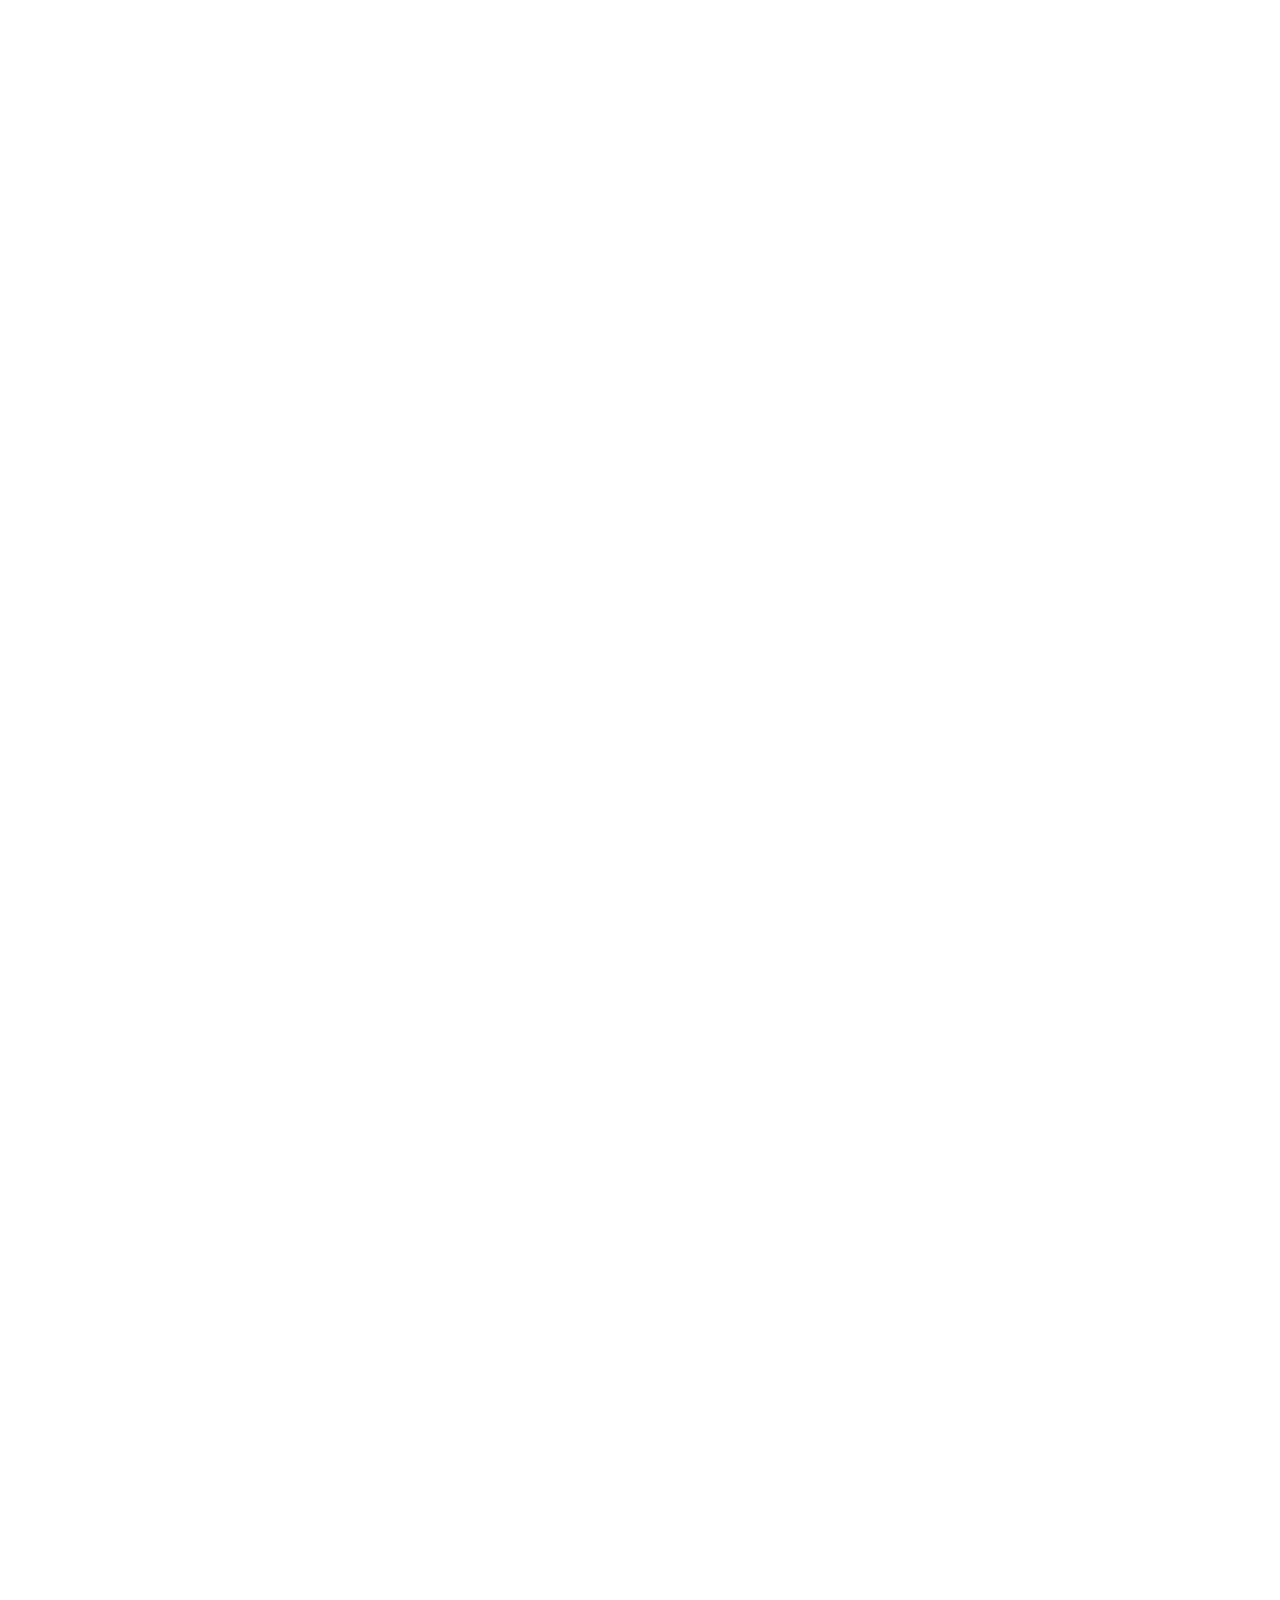
==== commit 02a8707d: "fix: implement all requested UI/UX improvements and create blog page" ====
--- a/coleccion-esencial.html
+++ b/coleccion-esencial.html
@@ -48,14 +48,14 @@
             </div>
             <a href="zierzo.html" class="nav-logo"><span class="logo-z">Z</span>IERZO</a>
             <div class="nav-right">
-                <button class="nav-icon-btn" aria-label="Buscar">
+                <button class="nav-icon-btn" id="searchBtn" aria-label="Buscar">
                     <svg width="20" height="20" viewBox="0 0 24 24" fill="none" stroke="currentColor"
                         stroke-width="1.5">
                         <circle cx="11" cy="11" r="8" />
                         <path d="m21 21-4.35-4.35" />
                     </svg>
                 </button>
-                <button class="nav-icon-btn" aria-label="Cuenta">
+                <button class="nav-icon-btn" id="accountBtn" aria-label="Cuenta">
                     <svg width="20" height="20" viewBox="0 0 24 24" fill="none" stroke="currentColor"
                         stroke-width="1.5">
                         <path d="M20 21v-2a4 4 0 0 0-4-4H8a4 4 0 0 0-4 4v2" />
@@ -193,7 +193,8 @@
                     <a href="zierzo.html" class="footer-logo"><span class="logo-z">Z</span>IERZO</a>
                     <p class="footer-tagline">Premium Luggage, Crafted for the Journey.</p>
                     <div class="footer-social">
-                        <a href="#" class="social-link" aria-label="Instagram">
+                        <a href="https://instagram.com/zierzobags" target="_blank" rel="noopener noreferrer"
+                            class="social-link" aria-label="Instagram">
                             <svg width="20" height="20" viewBox="0 0 24 24" fill="none" stroke="currentColor"
                                 stroke-width="1.5">
                                 <rect x="2" y="2" width="20" height="20" rx="5" />
@@ -201,13 +202,23 @@
                                 <line x1="17.5" y1="6.5" x2="17.51" y2="6.5" />
                             </svg>
                         </a>
-                        <a href="#" class="social-link" aria-label="Twitter">
+                        <a href="https://x.com/zierzobags" target="_blank" rel="noopener noreferrer" class="social-link"
+                            aria-label="Twitter">
                             <svg width="20" height="20" viewBox="0 0 24 24" fill="none" stroke="currentColor"
                                 stroke-width="1.5">
                                 <path
                                     d="M22 4s-.7 2.1-2 3.4c1.6 10-9.4 17.3-18 11.6 2.2.1 4.4-.6 6-2C3 15.5.5 9.6 3 5c2.2 2.6 5.6 4.1 9 4-.9-4.2 4-6.6 7-3.8 1.1 0 3-1.2 3-1.2z" />
                             </svg>
                         </a>
+                        <a href="https://pinterest.com/zierzobags" target="_blank" rel="noopener noreferrer"
+                            class="social-link" aria-label="Pinterest">
+                            <svg width="20" height="20" viewBox="0 0 24 24" fill="none" stroke="currentColor"
+                                stroke-width="1.5">
+                                <path d="M8 12a4 4 0 0 1 8 0c0 4-2 6-4 8" />
+                                <circle cx="12" cy="12" r="10" />
+                                <path d="M9 17c1 0 2-.5 2.5-1" />
+                            </svg>
+                        </a>
                     </div>
                 </div>
                 <div class="footer-col">
@@ -216,32 +227,38 @@
                         <li><a href="coleccion-esencial.html">Colección Esencial</a></li>
                         <li><a href="coleccion-signature.html">Colección Signature</a></li>
                         <li><a href="coleccion-nomada.html">Colección Nómada</a></li>
-                        <li><a href="zierzo.html#products">Productos Destacados</a></li>
+                        <li><a href="#products">Productos Destacados</a></li>
                     </ul>
                 </div>
                 <div class="footer-col">
                     <h4>Empresa</h4>
                     <ul>
-                        <li><a href="zierzo.html#story">Nuestra Historia</a></li>
-                        <li><a href="#">Sostenibilidad</a></li>
-                        <li><a href="#">Contacto</a></li>
+                        <li><a href="#story">Nuestra Historia</a></li>
+                        <li><a href="blog.html">Blog de Viajes</a></li>
+                        <li><a href="#" title="Próximamente">Sostenibilidad</a></li>
+                        <li><a href="#" title="Próximamente">Contacto</a></li>
                     </ul>
                 </div>
                 <div class="footer-col">
                     <h4>Soporte</h4>
                     <ul>
-                        <li><a href="#">Centro de ayuda</a></li>
-                        <li><a href="#">Garantía</a></li>
-                        <li><a href="#">Devoluciones</a></li>
-                        <li><a href="#">Política de privacidad</a></li>
+                        <li><a href="#" title="Próximamente">Centro de ayuda</a></li>
+                        <li><a href="#" title="Próximamente">Seguimiento de pedido</a></li>
+                        <li><a href="#" title="Próximamente">Garantía</a></li>
+                        <li><a href="#" title="Próximamente">Devoluciones</a></li>
+                        <li><a href="#" title="Próximamente">Política de privacidad</a></li>
                     </ul>
                 </div>
             </div>
             <div class="footer-bottom">
                 <span>© 2026 ZIERZO BAGS. Todos los derechos reservados.</span>
                 <div class="footer-payment">
-                    <span>Visa</span><span>Mastercard</span><span>PayPal</span><span>Apple Pay</span><span>Google
-                        Pay</span><span>Klarna</span>
+                    <span>Visa</span>
+                    <span>Mastercard</span>
+                    <span>PayPal</span>
+                    <span>Apple Pay</span>
+                    <span>Google Pay</span>
+                    <span>Klarna</span>
                 </div>
             </div>
         </div>
@@ -282,6 +299,7 @@
                 <span>Subtotal</span>
                 <strong id="cartSubtotal">0,00 €</strong>
             </div>
+            <div id="cartSavingsContainer"></div>
             <button class="btn btn-primary cart-checkout-btn"
                 onclick="alert('Checkout disponible en la página principal')">Tramitar Pedido
                 <svg width="16" height="16" viewBox="0 0 24 24" fill="none" stroke="currentColor" stroke-width="2">
@@ -337,6 +355,64 @@
         </div>
     </div>
 
+    <!-- ===== Search Modal ===== -->
+    <div class="search-overlay" id="searchOverlay">
+        <div class="search-modal">
+            <div class="search-modal-header">
+                <h3>Buscar productos</h3>
+                <button class="search-close-btn" id="searchCloseBtn" aria-label="Cerrar búsqueda">
+                    <svg width="24" height="24" viewBox="0 0 24 24" fill="none" stroke="currentColor"
+                        stroke-width="1.5">
+                        <path d="M18 6 6 18M6 6l12 12" />
+                    </svg>
+                </button>
+            </div>
+            <div class="search-input-wrapper">
+                <svg width="20" height="20" viewBox="0 0 24 24" fill="none" stroke="currentColor" stroke-width="1.5">
+                    <circle cx="11" cy="11" r="8" />
+                    <path d="m21 21-4.35-4.35" />
+                </svg>
+                <input type="text" id="searchInput" class="search-input" placeholder="¿Qué estás buscando?"
+                    autocomplete="off">
+            </div>
+            <div class="search-results" id="searchResults">
+                <p class="search-hint">Escribe para buscar maletas, colecciones y más...</p>
+            </div>
+        </div>
+    </div>
+
+    <!-- ===== Account Modal ===== -->
+    <div class="account-overlay" id="accountOverlay">
+        <div class="account-modal">
+            <button class="account-close-btn" id="accountCloseBtn" aria-label="Cerrar cuenta">
+                <svg width="24" height="24" viewBox="0 0 24 24" fill="none" stroke="currentColor" stroke-width="1.5">
+                    <path d="M18 6 6 18M6 6l12 12" />
+                </svg>
+            </button>
+            <div class="account-modal-content">
+                <div class="account-icon">
+                    <svg width="48" height="48" viewBox="0 0 24 24" fill="none" stroke="currentColor" stroke-width="1">
+                        <path d="M20 21v-2a4 4 0 0 0-4-4H8a4 4 0 0 0-4 4v2" />
+                        <circle cx="12" cy="7" r="4" />
+                    </svg>
+                </div>
+                <h3>Iniciar sesión</h3>
+                <p class="account-subtitle">Accede a tu cuenta para gestionar pedidos y favoritos.</p>
+                <form class="account-form" id="accountForm" onsubmit="event.preventDefault();">
+                    <div class="account-field">
+                        <label>Email</label>
+                        <input type="email" placeholder="tu@email.com" class="account-input">
+                    </div>
+                    <div class="account-field">
+                        <label>Contraseña</label>
+                        <input type="password" placeholder="••••••••" class="account-input">
+                    </div>
+                    <button type="submit" class="btn btn-primary account-login-btn">Iniciar sesión</button>
+                    <p class="account-register">¿No tienes cuenta? <a href="#">Regístrate</a></p>
+                </form>
+            </div>
+        </div>
+    </div>
     <script>
         // Product data for this collection
         const PRODUCTS = [
@@ -351,23 +427,81 @@
         function updateCartUI() {
             const countEl = document.querySelector('.cart-count');
             const panelCount = document.getElementById('cartPanelCount');
+            const panelBody = document.getElementById('cartPanelBody');
             const cartItems = document.getElementById('cartItems');
             const cartEmpty = document.getElementById('cartEmpty');
             const footer = document.getElementById('cartPanelFooter');
             const subtotalEl = document.getElementById('cartSubtotal');
             const totalQty = cart.reduce((s, i) => s + i.qty, 0);
             const subtotal = cart.reduce((s, i) => s + i.price * i.qty, 0);
+            const totalSavings = cart.reduce((s, i) => s + (i.oldPrice ? (i.oldPrice - i.price) * i.qty : 0), 0);
+
             countEl.textContent = totalQty;
             panelCount.textContent = `(${totalQty})`;
-            if (cart.length === 0) { cartEmpty.style.display = 'flex'; cartItems.innerHTML = ''; footer.style.display = 'none'; }
-            else {
-                cartEmpty.style.display = 'none'; footer.style.display = 'block';
+
+            if (cart.length === 0) {
+                cartEmpty.style.display = 'flex';
+                cartItems.innerHTML = '';
+                footer.style.display = 'none';
+            } else {
+                cartEmpty.style.display = 'none';
+                footer.style.display = 'block';
                 subtotalEl.textContent = subtotal.toLocaleString('es-ES', { minimumFractionDigits: 2 }) + ' €';
-                cartItems.innerHTML = cart.map((item, idx) => `<div class="cart-item"><img src="${item.img}" alt="${item.name}" class="cart-item-img"><div class="cart-item-info"><h4>${item.name}</h4><span class="cart-item-color">${item.color}</span><div class="cart-item-qty-row"><div class="cart-item-qty"><button onclick="changeQty(${idx},-1)">−</button><span>${item.qty}</span><button onclick="changeQty(${idx},1)">+</button></div><strong>${(item.price * item.qty).toLocaleString('es-ES', { minimumFractionDigits: 2 })} €</strong></div></div><button class="cart-item-remove" onclick="removeItem(${idx})" aria-label="Eliminar"><svg width="16" height="16" viewBox="0 0 24 24" fill="none" stroke="currentColor" stroke-width="1.5"><path d="M18 6 6 18M6 6l12 12"/></svg></button></div>`).join('');
+                // Show savings
+                let savingsHTML = '';
+                if (totalSavings > 0) {
+                    savingsHTML = `<div class="cart-savings"><svg width="14" height="14" viewBox="0 0 24 24" fill="none" stroke="currentColor" stroke-width="2"><path d="M20.59 13.41l-7.17 7.17a2 2 0 0 1-2.83 0L2 12V2h10l8.59 8.59a2 2 0 0 1 0 2.82z"/><line x1="7" y1="7" x2="7.01" y2="7"/></svg> Ahorras ${totalSavings.toLocaleString('es-ES', { minimumFractionDigits: 2 })} €</div>`;
+                }
+                const savingsContainer = document.getElementById('cartSavingsContainer');
+                if (savingsContainer) savingsContainer.innerHTML = savingsHTML;
+                cartItems.innerHTML = cart.map((item, idx) => {
+                    const hasDiscount = item.oldPrice && item.oldPrice > item.price;
+                    const itemSaving = hasDiscount ? (item.oldPrice - item.price) * item.qty : 0;
+                    return `
+                    <div class="cart-item">
+                        <img src="${item.img}" alt="${item.name}" class="cart-item-img">
+                        <div class="cart-item-info">
+                            <h4>${item.name}</h4>
+                            <span class="cart-item-color">${item.color}</span>
+                            ${hasDiscount ? `<div class="cart-item-discount"><span class="cart-item-old-price">${item.oldPrice.toLocaleString('es-ES', { minimumFractionDigits: 2 })} €</span><span class="cart-item-save">-${itemSaving.toLocaleString('es-ES', { minimumFractionDigits: 2 })} €</span></div>` : ''}
+                            <div class="cart-item-qty-row">
+                                <div class="cart-item-qty">
+                                    <button onclick="changeQty(${idx},-1)">−</button>
+                                    <span>${item.qty}</span>
+                                    <button onclick="changeQty(${idx},1)">+</button>
+                                </div>
+                                <strong>${(item.price * item.qty).toLocaleString('es-ES', { minimumFractionDigits: 2 })} €</strong>
+                            </div>
+                        </div>
+                        <button class="cart-item-remove" onclick="removeItem(${idx})" aria-label="Eliminar">
+                            <svg width="16" height="16" viewBox="0 0 24 24" fill="none" stroke="currentColor" stroke-width="1.5"><path d="M18 6 6 18M6 6l12 12"/></svg>
+                        </button>
+                    </div>
+                `;
+                }).join('');
             }
         }
-        function addToCart(productId, color, qty = 1) { const p = PRODUCTS.find(pr => pr.id === productId); if (!p) return; const e = cart.find(i => i.id === productId && i.color === color); if (e) e.qty += qty; else cart.push({ id: p.id, name: p.name, img: p.img, price: p.price, color, qty }); updateCartUI(); }
-        function changeQty(idx, d) { cart[idx].qty += d; if (cart[idx].qty <= 0) cart.splice(idx, 1); updateCartUI(); }
+        const MAX_QTY = 10;
+
+        function addToCart(productId, color, qty = 1) {
+            const product = PRODUCTS.find(p => p.id === productId);
+            if (!product) return;
+            const existing = cart.find(i => i.id === productId && i.color === color);
+            if (existing) {
+                const newQty = existing.qty + qty;
+                if (newQty > MAX_QTY) {
+                    existing.qty = MAX_QTY;
+                    showMaxQtyMsg();
+                } else {
+                    existing.qty = newQty;
+                }
+            } else {
+                const addQty = Math.min(qty, MAX_QTY);
+                cart.push({ id: product.id, name: product.name, img: product.img, price: product.price, oldPrice: product.oldPrice || null, color, qty: addQty });
+            }
+            updateCartUI();
+        }
+
         function removeItem(idx) { cart.splice(idx, 1); updateCartUI(); }
 
         const cartPanel = document.getElementById('cartPanel'), cartOverlay = document.getElementById('cartOverlay'), cartCloseBtn = document.getElementById('cartCloseBtn');
@@ -381,41 +515,115 @@
         const pdpModal = document.getElementById('pdpModal'), pdpOverlay = document.getElementById('pdpOverlay');
         let pdpCurrentProduct = null, pdpQty = 1, pdpSelectedColor = '';
         function openPDP(productId) {
-            const p = PRODUCTS.find(pr => pr.id === productId); if (!p) return;
-            pdpCurrentProduct = p; pdpQty = 1; pdpSelectedColor = p.colors[0].name;
-            document.getElementById('pdpMainImg').src = p.img; document.getElementById('pdpMainImg').alt = p.name;
-            document.getElementById('pdpCollection').textContent = p.collection; document.getElementById('pdpTitle').textContent = p.name;
+            const p = PRODUCTS.find(pr => pr.id === productId);
+            if (!p) return;
+            pdpCurrentProduct = p;
+            pdpQty = 1;
+            pdpSelectedColor = p.colors[0].name;
+            document.getElementById('pdpMainImg').src = p.img;
+            document.getElementById('pdpMainImg').alt = p.name;
+            document.getElementById('pdpCollection').textContent = p.collection;
+            document.getElementById('pdpTitle').textContent = p.name;
             document.getElementById('pdpPrice').textContent = p.price.toLocaleString('es-ES', { minimumFractionDigits: 2 }) + ' €';
-            const oldEl = document.getElementById('pdpPriceOld'); oldEl.textContent = p.oldPrice ? p.oldPrice.toLocaleString('es-ES', { minimumFractionDigits: 2 }) + ' €' : ''; oldEl.style.display = p.oldPrice ? 'inline' : 'none';
-            document.getElementById('pdpDescription').textContent = p.description; document.getElementById('pdpQtyVal').textContent = '1';
-            document.getElementById('pdpColors').innerHTML = p.colors.map((c, i) => `<span class="pdp-color-dot${i === 0 ? ' active' : ''}" style="--dot-color:${c.hex}" title="${c.name}" data-color="${c.name}"></span>`).join('');
+            const oldEl = document.getElementById('pdpPriceOld');
+            if (p.oldPrice) {
+                oldEl.textContent = p.oldPrice.toLocaleString('es-ES', { minimumFractionDigits: 2 }) + ' €';
+                oldEl.style.display = 'inline';
+            } else {
+                oldEl.textContent = '';
+                oldEl.style.display = 'none';
+            }
+            // Show savings badge in PDP
+            let savingsEl = document.getElementById('pdpSavings');
+            if (!savingsEl) {
+                savingsEl = document.createElement('span');
+                savingsEl.id = 'pdpSavings';
+                savingsEl.className = 'pdp-savings-badge';
+                document.querySelector('.pdp-price-row').appendChild(savingsEl);
+            }
+            if (p.oldPrice) {
+                const saving = p.oldPrice - p.price;
+                savingsEl.textContent = 'Ahorras ' + saving.toLocaleString('es-ES', { minimumFractionDigits: 2 }) + ' €';
+                savingsEl.style.display = 'inline-flex';
+            } else {
+                savingsEl.style.display = 'none';
+            }
+            document.getElementById('pdpDescription').textContent = p.description;
+            document.getElementById('pdpQtyVal').textContent = '1';
+
+            // Set Viajero: per-maleta color selector
+            if (p.id === 'set-viajero') {
+                const maletas = ['Cabina', 'Mediana', 'Grande'];
+                document.getElementById('pdpColors').innerHTML = `
+                    <div class="set-color-selectors">
+                        ${maletas.map((m, mi) => `
+                            <div class="set-color-row">
+                                <span class="set-color-label">${m}:</span>
+                                <div class="set-color-dots" data-maleta="${mi}">
+                                    ${p.colors.map((c, ci) => `<span class="pdp-color-dot${ci === 0 ? ' active' : ''}" style="--dot-color:${c.hex}" title="${c.name}" data-color="${c.name}"></span>`).join('')}
+                                </div>
+                            </div>
+                        `).join('')}
+                    </div>`;
+                // Wire per-maleta dot clicks
+                document.querySelectorAll('.set-color-dots').forEach(group => {
+                    group.querySelectorAll('.pdp-color-dot').forEach(d => {
+                        d.addEventListener('click', function () {
+                            group.querySelectorAll('.pdp-color-dot').forEach(x => x.classList.remove('active'));
+                            this.classList.add('active');
+                        });
+                    });
+                });
+                pdpSelectedColor = p.colors[0].name; // default
+            } else {
+                document.getElementById('pdpColors').innerHTML = p.colors.map((c, i) =>
+                    `<span class="pdp-color-dot${i === 0 ? ' active' : ''}" style="--dot-color:${c.hex}" title="${c.name}" data-color="${c.name}"></span>`
+                ).join('');
+                // Color dot clicks
+                document.querySelectorAll('.pdp-color-dot').forEach(d => {
+                    d.addEventListener('click', function () {
+                        document.querySelectorAll('.pdp-color-dot').forEach(x => x.classList.remove('active'));
+                        this.classList.add('active');
+                        pdpSelectedColor = this.dataset.color;
+                    });
+                });
+            }
+
             document.getElementById('pdpSpecsList').innerHTML = p.specs.map(s => `<li>${s}</li>`).join('');
-            document.querySelectorAll('.pdp-color-dot').forEach(d => { d.addEventListener('click', function () { document.querySelectorAll('.pdp-color-dot').forEach(x => x.classList.remove('active')); this.classList.add('active'); pdpSelectedColor = this.dataset.color; }); });
-            pdpModal.classList.add('open'); pdpOverlay.classList.add('open'); document.body.style.overflow = 'hidden';
+
+            pdpModal.classList.add('open');
+            pdpOverlay.classList.add('open');
+            document.body.style.overflow = 'hidden';
         }
-        function closePDP() { pdpModal.classList.remove('open'); pdpOverlay.classList.remove('open'); document.body.style.overflow = ''; }
+
+        function closePDP() {
+            pdpModal.classList.remove('open');
+            pdpOverlay.classList.remove('open');
+            document.body.style.overflow = '';
+        }
+
         document.getElementById('pdpCloseBtn').addEventListener('click', closePDP);
         pdpOverlay.addEventListener('click', closePDP);
-        document.getElementById('pdpQtyMinus').addEventListener('click', () => { if (pdpQty > 1) { pdpQty--; document.getElementById('pdpQtyVal').textContent = pdpQty; } });
-        document.getElementById('pdpQtyPlus').addEventListener('click', () => { pdpQty++; document.getElementById('pdpQtyVal').textContent = pdpQty; });
-        document.getElementById('pdpAddBtn').addEventListener('click', () => { if (!pdpCurrentProduct) return; addToCart(pdpCurrentProduct.id, pdpSelectedColor, pdpQty); closePDP(); setTimeout(openCart, 300); });
-
-        // Wire collection detail cards
-        document.querySelectorAll('.col-detail-card').forEach(card => {
-            const pid = card.dataset.productId;
-            const product = PRODUCTS.find(p => p.id === pid); if (!product) return;
-            card.querySelector('.col-detail-img-wrapper').addEventListener('click', () => openPDP(pid));
-            card.querySelector('.col-detail-img-wrapper').style.cursor = 'pointer';
-            card.querySelector('.col-detail-name').addEventListener('click', () => openPDP(pid));
-            card.querySelector('.col-detail-name').style.cursor = 'pointer';
-            card.querySelector('.col-detail-btn').addEventListener('click', function (e) {
-                e.stopPropagation(); addToCart(pid, product.colors[0].name);
-                const btn = this, orig = btn.innerHTML; btn.innerHTML = '✓ Añadido'; btn.style.background = '#16a34a';
-                setTimeout(() => { btn.innerHTML = orig; btn.style.background = ''; }, 1500); setTimeout(openCart, 400);
-            });
-            card.addEventListener('mouseenter', function () { this.style.transform = 'translateY(-8px)'; });
-            card.addEventListener('mouseleave', function () { this.style.transform = ''; });
+
+        document.getElementById('pdpQtyMinus').addEventListener('click', () => {
+            if (pdpQty > 1) { pdpQty--; document.getElementById('pdpQtyVal').textContent = pdpQty; }
         });
+        document.getElementById('pdpQtyPlus').addEventListener('click', () => {
+            if (pdpQty < MAX_QTY) { pdpQty++; document.getElementById('pdpQtyVal').textContent = pdpQty; }
+            else { showMaxQtyMsg(); }
+        });
+
+        document.getElementById('pdpAddBtn').addEventListener('click', () => {
+            if (!pdpCurrentProduct) return;
+            // For set-viajero, build composite color string
+            if (pdpCurrentProduct.id === 'set-viajero') {
+                const selectors = document.querySelectorAll('.set-color-dots');
+                const maletas = ['Cabina', 'Mediana', 'Grande'];
+                const colors = [];
+                selectors.forEach((g, i) => {
+                    const active = g.querySelector('.pdp-color-dot.active');
+                    colors.push(maletas[i] + ': ' + (active ? active.dataset.color : pdpCurrentProduct.colors[0].name));
+                });
 
         // Nav scroll
         const nav = document.getElementById('mainNav'), menuToggle = document.getElementById('menuToggle'), mobileMenu = document.getElementById('mobileMenu');
@@ -430,6 +638,111 @@
 
         // Show body immediately (no preloader on subpages)
         document.body.classList.add('loaded');
+
+        // ========== Favorites Toggle ==========
+        document.querySelectorAll('.product-action-btn[aria-label="Favorito"]').forEach(btn => {
+            btn.addEventListener('click', function (e) {
+                e.stopPropagation();
+                const svg = this.querySelector('svg');
+                const path = this.querySelector('path');
+                const isFav = this.classList.toggle('favorited');
+                if (isFav) {
+                    svg.setAttribute('fill', '#e74c3c');
+                    svg.setAttribute('stroke', '#e74c3c');
+                } else {
+                    svg.setAttribute('fill', 'none');
+                    svg.setAttribute('stroke', 'currentColor');
+                }
+            });
+        });
+
+        // ========== Search Modal ==========
+        const searchOverlay = document.getElementById('searchOverlay');
+        const searchInput = document.getElementById('searchInput');
+        const searchResults = document.getElementById('searchResults');
+
+        function openSearch() {
+            searchOverlay.classList.add('active');
+            document.body.style.overflow = 'hidden';
+            setTimeout(() => searchInput.focus(), 300);
+        }
+        function closeSearch() {
+            searchOverlay.classList.remove('active');
+            document.body.style.overflow = '';
+            searchInput.value = '';
+            searchResults.innerHTML = '<p class="search-hint">Escribe para buscar maletas, colecciones y más...</p>';
+        }
+
+        document.getElementById('searchBtn').addEventListener('click', openSearch);
+        document.getElementById('searchCloseBtn').addEventListener('click', closeSearch);
+        searchOverlay.addEventListener('click', function (e) { if (e.target === this) closeSearch(); });
+
+        searchInput.addEventListener('input', function () {
+            const q = this.value.toLowerCase().trim();
+            if (!q) {
+                searchResults.innerHTML = '<p class="search-hint">Escribe para buscar maletas, colecciones y más...</p>';
+                return;
+            }
+            const results = PRODUCTS.filter(p =>
+                p.name.toLowerCase().includes(q) ||
+                p.collection.toLowerCase().includes(q) ||
+                p.category.toLowerCase().includes(q) ||
+                p.description.toLowerCase().includes(q)
+            );
+            if (results.length === 0) {
+                searchResults.innerHTML = '<p class="search-no-results">No se encontraron resultados para "' + q + '"</p>';
+                return;
+            }
+            searchResults.innerHTML = results.map(p => `
+                <div class="search-result-item" onclick="closeSearch(); openPDP('${p.id}')">
+                    <img src="${p.img}" alt="${p.name}" class="search-result-img">
+                    <div class="search-result-info">
+                        <strong>${p.name}</strong>
+                        <span>${p.collection} · ${p.price.toLocaleString('es-ES', { minimumFractionDigits: 2 })} €</span>
+                    </div>
+                </div>
+            `).join('');
+        });
+
+        // ========== Account Modal ==========
+        const accountOverlay = document.getElementById('accountOverlay');
+
+        function openAccount() {
+            accountOverlay.classList.add('active');
+            document.body.style.overflow = 'hidden';
+        }
+        function closeAccount() {
+            accountOverlay.classList.remove('active');
+            document.body.style.overflow = '';
+        }
+
+        document.getElementById('accountBtn').addEventListener('click', openAccount);
+        document.getElementById('accountCloseBtn').addEventListener('click', closeAccount);
+        accountOverlay.addEventListener('click', function (e) { if (e.target === this) closeAccount(); });
+
+        document.getElementById('accountForm').addEventListener('submit', function (e) {
+            e.preventDefault();
+            const btn = this.querySelector('.account-login-btn');
+            btn.textContent = '✓ Sesión iniciada';
+            btn.style.background = '#16a34a';
+            setTimeout(() => closeAccount(), 1500);
+            setTimeout(() => { btn.textContent = 'Iniciar sesión'; btn.style.background = ''; }, 2000);
+        });
+
+        // ========== Color Dot Image Tint ==========
+        document.querySelectorAll('.product-card').forEach((card, idx) => {
+            const img = card.querySelector('.product-img');
+            card.querySelectorAll('.color-dot').forEach(dot => {
+                dot.addEventListener('click', function () {
+                    const color = this.getAttribute('title');
+                    if (color === 'Negro') img.style.filter = 'brightness(0.6) saturate(0)';
+                    else if (color === 'Champagne') img.style.filter = 'sepia(0.4) saturate(1.2) brightness(1.05)';
+                    else if (color === 'Silver') img.style.filter = 'saturate(0) brightness(1.1)';
+                    else if (color === 'Verde Militar') img.style.filter = 'sepia(0.3) hue-rotate(60deg) saturate(0.7)';
+                    else img.style.filter = '';
+                });
+            });
+        });
     </script>
 </body>
 
--- a/zierzo.css
+++ b/zierzo.css
@@ -3138,4 +3138,382 @@
     .checkout-confirm-title {
         font-size: 1.5rem;
     }
+}
+
+/* ============================
+   NEW FEATURES (Search, Account, Favorites, Limits, Discounts)
+   ============================ */
+
+/* Favorites */
+.product-action-btn.favorited svg {
+    fill: #e74c3c;
+    stroke: #e74c3c;
+    transition: all 0.3s ease;
+}
+
+/* Modals Overlay (Shared) */
+.search-overlay,
+.account-overlay {
+    position: fixed;
+    inset: 0;
+    z-index: 10000;
+    background: rgba(0,0,0,0.4);
+    backdrop-filter: blur(4px);
+    opacity: 0;
+    visibility: hidden;
+    transition: all 0.3s ease;
+    display: flex;
+    align-items: center;
+    justify-content: center;
+    padding: 20px;
+}
+
+.search-overlay.active,
+.account-overlay.active {
+    opacity: 1;
+    visibility: visible;
+}
+
+/* Search Modal */
+.search-modal {
+    background: var(--white);
+    width: 100%;
+    max-width: 600px;
+    border-radius: 20px;
+    padding: 30px;
+    transform: translateY(-20px);
+    transition: transform 0.4s cubic-bezier(0.16, 1, 0.3, 1);
+    box-shadow: 0 20px 40px rgba(0,0,0,0.1);
+}
+
+.search-overlay.active .search-modal {
+    transform: translateY(0);
+}
+
+.search-modal-header {
+    display: flex;
+    justify-content: space-between;
+    align-items: center;
+    margin-bottom: 24px;
+}
+
+.search-modal-header h3 {
+    font-size: 1.2rem;
+    font-weight: 600;
+}
+
+.search-close-btn, .account-close-btn {
+    background: none;
+    border: none;
+    cursor: pointer;
+    color: var(--gray);
+    padding: 8px;
+    border-radius: 50%;
+    transition: all 0.3s;
+}
+
+.search-close-btn:hover, .account-close-btn:hover {
+    background: var(--offwhite);
+    color: var(--black);
+}
+
+.search-input-wrapper {
+    position: relative;
+    display: flex;
+    align-items: center;
+    margin-bottom: 24px;
+}
+
+.search-input-wrapper svg {
+    position: absolute;
+    left: 16px;
+    color: var(--gray);
+}
+
+.search-input {
+    width: 100%;
+    padding: 16px 16px 16px 48px;
+    border: 1.5px solid var(--border);
+    border-radius: 12px;
+    font-size: 1rem;
+    font-family: inherit;
+    outline: none;
+    transition: border-color 0.3s;
+}
+
+.search-input:focus {
+    border-color: var(--gold);
+}
+
+.search-results {
+    max-height: 350px;
+    overflow-y: auto;
+    border-top: 1px solid var(--border);
+    padding-top: 16px;
+    display: flex;
+    flex-direction: column;
+    gap: 12px;
+}
+
+.search-hint, .search-no-results {
+    text-align: center;
+    color: var(--gray);
+    font-size: 0.95rem;
+    padding: 20px 0;
+}
+
+.search-result-item {
+    display: flex;
+    align-items: center;
+    gap: 16px;
+    padding: 12px;
+    border-radius: 12px;
+    cursor: pointer;
+    transition: background 0.3s;
+}
+
+.search-result-item:hover {
+    background: var(--offwhite);
+}
+
+.search-result-img {
+    width: 60px;
+    height: 60px;
+    border-radius: 8px;
+    object-fit: cover;
+    background: var(--offwhite);
+}
+
+.search-result-info {
+    display: flex;
+    flex-direction: column;
+    gap: 4px;
+}
+
+.search-result-info strong {
+    font-size: 0.95rem;
+    color: var(--black);
+}
+
+.search-result-info span {
+    font-size: 0.85rem;
+    color: var(--gray);
+}
+
+/* Account Modal */
+.account-modal {
+    background: var(--white);
+    width: 100%;
+    max-width: 440px;
+    border-radius: 20px;
+    padding: 40px;
+    position: relative;
+    transform: scale(0.95);
+    transition: transform 0.4s cubic-bezier(0.16, 1, 0.3, 1);
+    box-shadow: 0 20px 40px rgba(0,0,0,0.1);
+    text-align: center;
+}
+
+.account-overlay.active .account-modal {
+    transform: scale(1);
+}
+
+.account-close-btn {
+    position: absolute;
+    top: 20px;
+    right: 20px;
+}
+
+.account-icon {
+    width: 80px;
+    height: 80px;
+    background: var(--offwhite);
+    color: var(--gold);
+    border-radius: 50%;
+    display: flex;
+    align-items: center;
+    justify-content: center;
+    margin: 0 auto 24px;
+}
+
+.account-modal h3 {
+    font-size: 1.5rem;
+    font-family: 'Playfair Display', serif;
+    margin-bottom: 8px;
+}
+
+.account-subtitle {
+    color: var(--gray);
+    font-size: 0.95rem;
+    margin-bottom: 32px;
+}
+
+.account-form {
+    text-align: left;
+}
+
+.account-field {
+    margin-bottom: 20px;
+}
+
+.account-field label {
+    display: block;
+    font-size: 0.85rem;
+    font-weight: 600;
+    color: var(--darkgray);
+    margin-bottom: 8px;
+}
+
+.account-input {
+    width: 100%;
+    padding: 14px 16px;
+    border: 1.5px solid var(--border);
+    border-radius: 10px;
+    font-size: 0.95rem;
+    font-family: inherit;
+    outline: none;
+    transition: border-color 0.3s;
+}
+
+.account-input:focus {
+    border-color: var(--gold);
+}
+
+.account-login-btn {
+    width: 100%;
+    padding: 16px;
+    margin-top: 10px;
+    margin-bottom: 20px;
+}
+
+.account-register {
+    text-align: center;
+    font-size: 0.9rem;
+    color: var(--gray);
+}
+
+.account-register a {
+    color: var(--gold);
+    font-weight: 600;
+    text-decoration: none;
+}
+
+.account-register a:hover {
+    text-decoration: underline;
+}
+
+/* Max Qty Toast */
+.max-qty-toast {
+    position: fixed;
+    bottom: 30px;
+    left: 50%;
+    transform: translateX(-50%) translateY(20px);
+    background: var(--black);
+    color: var(--white);
+    padding: 14px 24px;
+    border-radius: 30px;
+    font-size: 0.95rem;
+    font-weight: 500;
+    box-shadow: 0 10px 30px rgba(0,0,0,0.15);
+    z-index: 10000;
+    opacity: 0;
+    visibility: hidden;
+    transition: all 0.3s cubic-bezier(0.16, 1, 0.3, 1);
+}
+
+.max-qty-toast.show {
+    opacity: 1;
+    visibility: visible;
+    transform: translateX(-50%) translateY(0);
+}
+
+/* Cart Savings & Discounts */
+.cart-item-discount {
+    display: flex;
+    align-items: center;
+    gap: 8px;
+    margin-top: 4px;
+}
+
+.cart-item-old-price {
+    font-size: 0.8rem;
+    color: var(--gray);
+    text-decoration: line-through;
+}
+
+.cart-item-save {
+    font-size: 0.75rem;
+    color: #e74c3c;
+    font-weight: 600;
+    background: rgba(231, 76, 60, 0.1);
+    padding: 2px 6px;
+    border-radius: 4px;
+}
+
+.cart-savings {
+    display: flex;
+    align-items: center;
+    gap: 8px;
+    color: #16a34a;
+    font-size: 0.9rem;
+    font-weight: 600;
+    margin-top: 12px;
+    padding-top: 12px;
+    border-top: 1px dashed var(--border);
+}
+
+.pdp-savings-badge {
+    background: #e74c3c;
+    color: var(--white);
+    font-size: 0.75rem;
+    font-weight: 600;
+    padding: 4px 8px;
+    border-radius: 6px;
+    line-height: 1;
+    display: inline-flex;
+    align-items: center;
+}
+
+#pdpPriceOld {
+    font-size: 1rem;
+    color: var(--gray);
+    text-decoration: line-through;
+    margin-left: 12px;
+    font-weight: 500;
+}
+
+/* Product Card Color Filter Transition */
+.product-img {
+    transition: filter 0.4s ease;
+}
+
+/* Set Viajero PDP Selectors */
+.set-color-selectors {
+    display: flex;
+    flex-direction: column;
+    gap: 12px;
+    width: 100%;
+}
+
+.set-color-row {
+    display: flex;
+    align-items: center;
+    justify-content: space-between;
+    padding: 8px 0;
+    border-bottom: 1px solid var(--warm-gray-100);
+}
+
+.set-color-row:last-child {
+    border-bottom: none;
+}
+
+.set-color-label {
+    font-size: 0.9rem;
+    font-weight: 500;
+    color: var(--warm-gray-700);
+}
+
+.set-color-dots {
+    display: flex;
+    gap: 12px;
 }
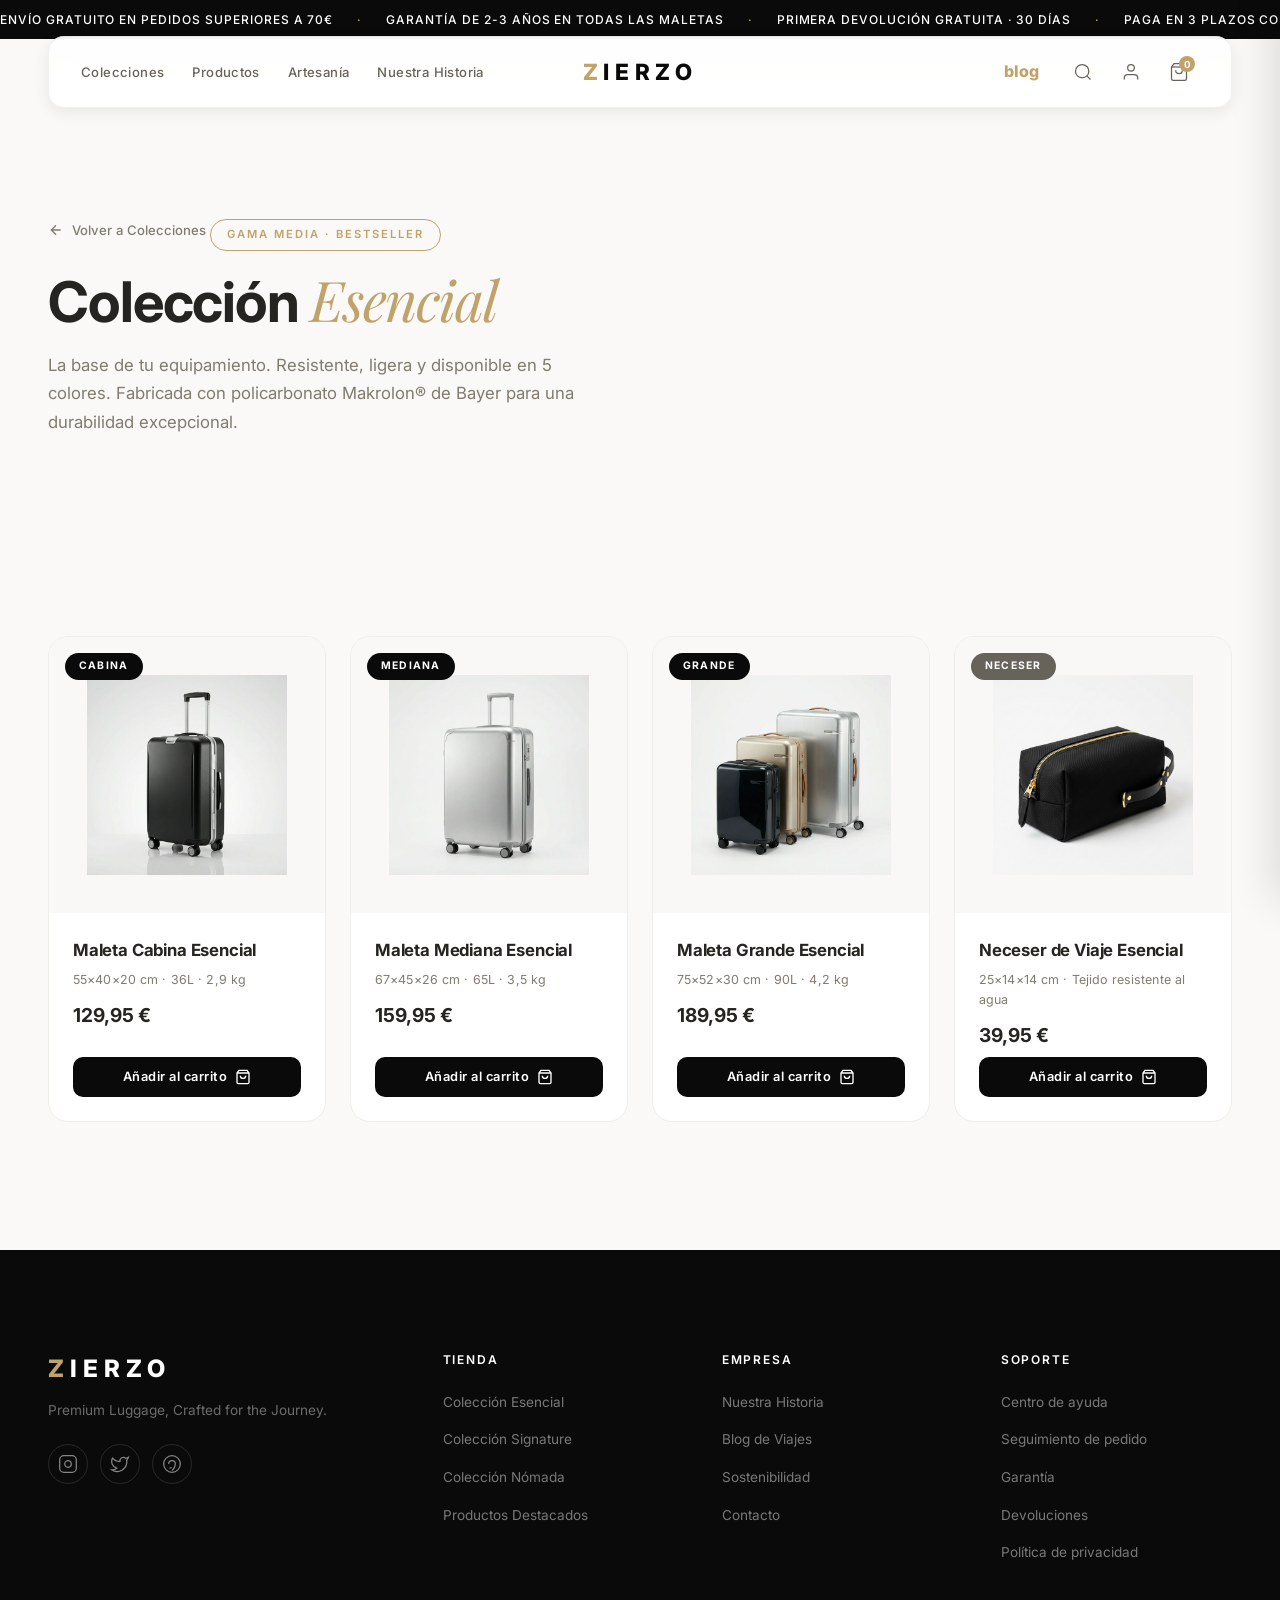
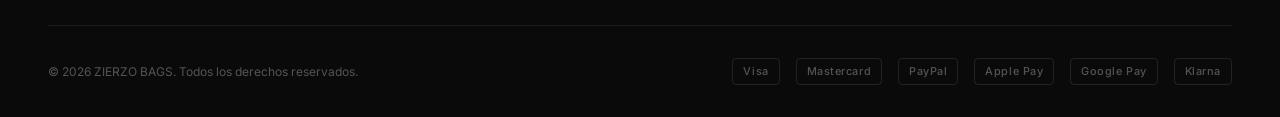
==== commit ad682215: "fix: incorrect js parsing resulting in broken openPDP on coleccion-esencial.html" ====
--- a/coleccion-esencial.html
+++ b/coleccion-esencial.html
@@ -48,6 +48,7 @@
             </div>
             <a href="zierzo.html" class="nav-logo"><span class="logo-z">Z</span>IERZO</a>
             <div class="nav-right">
+                <a href="blog.html" class="nav-blog-link">Blog</a>
                 <button class="nav-icon-btn" id="searchBtn" aria-label="Buscar">
                     <svg width="20" height="20" viewBox="0 0 24 24" fill="none" stroke="currentColor"
                         stroke-width="1.5">
@@ -81,6 +82,7 @@
             <a href="zierzo.html#collections" class="mobile-menu-link">Colecciones</a>
             <a href="zierzo.html#products" class="mobile-menu-link">Productos</a>
             <a href="zierzo.html#craftsmanship" class="mobile-menu-link">Artesanía</a>
+            <a href="blog.html" class="mobile-menu-link">Blog</a>
             <a href="zierzo.html#story" class="mobile-menu-link">Nuestra Historia</a>
         </div>
     </div>
@@ -624,6 +626,14 @@
                     const active = g.querySelector('.pdp-color-dot.active');
                     colors.push(maletas[i] + ': ' + (active ? active.dataset.color : pdpCurrentProduct.colors[0].name));
                 });
+                addToCart(pdpCurrentProduct.id, colors.join(', '), pdpQty);
+            } else {
+                addToCart(pdpCurrentProduct.id, pdpSelectedColor, pdpQty);
+            }
+            
+            closePDP();
+            setTimeout(openCart, 300);
+        });
 
         // Nav scroll
         const nav = document.getElementById('mainNav'), menuToggle = document.getElementById('menuToggle'), mobileMenu = document.getElementById('mobileMenu');
--- a/zierzo.css
+++ b/zierzo.css
@@ -3157,7 +3157,7 @@
     position: fixed;
     inset: 0;
     z-index: 10000;
-    background: rgba(0,0,0,0.4);
+    background: rgba(0, 0, 0, 0.4);
     backdrop-filter: blur(4px);
     opacity: 0;
     visibility: hidden;
@@ -3183,7 +3183,7 @@
     padding: 30px;
     transform: translateY(-20px);
     transition: transform 0.4s cubic-bezier(0.16, 1, 0.3, 1);
-    box-shadow: 0 20px 40px rgba(0,0,0,0.1);
+    box-shadow: 0 20px 40px rgba(0, 0, 0, 0.1);
 }
 
 .search-overlay.active .search-modal {
@@ -3202,7 +3202,8 @@
     font-weight: 600;
 }
 
-.search-close-btn, .account-close-btn {
+.search-close-btn,
+.account-close-btn {
     background: none;
     border: none;
     cursor: pointer;
@@ -3212,7 +3213,8 @@
     transition: all 0.3s;
 }
 
-.search-close-btn:hover, .account-close-btn:hover {
+.search-close-btn:hover,
+.account-close-btn:hover {
     background: var(--offwhite);
     color: var(--black);
 }
@@ -3255,7 +3257,8 @@
     gap: 12px;
 }
 
-.search-hint, .search-no-results {
+.search-hint,
+.search-no-results {
     text-align: center;
     color: var(--gray);
     font-size: 0.95rem;
@@ -3310,7 +3313,7 @@
     position: relative;
     transform: scale(0.95);
     transition: transform 0.4s cubic-bezier(0.16, 1, 0.3, 1);
-    box-shadow: 0 20px 40px rgba(0,0,0,0.1);
+    box-shadow: 0 20px 40px rgba(0, 0, 0, 0.1);
     text-align: center;
 }
 
@@ -3414,7 +3417,7 @@
     border-radius: 30px;
     font-size: 0.95rem;
     font-weight: 500;
-    box-shadow: 0 10px 30px rgba(0,0,0,0.15);
+    box-shadow: 0 10px 30px rgba(0, 0, 0, 0.15);
     z-index: 10000;
     opacity: 0;
     visibility: hidden;
@@ -3516,4 +3519,31 @@
 .set-color-dots {
     display: flex;
     gap: 12px;
+}
+
+/* Blog Nav Link in nav-right */
+.nav-blog-link {
+    text-decoration: none;
+    color: var(--gold);
+    /* Cream/Gold color */
+    font-size: 1rem;
+    /* Slightly larger */
+    font-weight: 800;
+    /* Extra bold */
+    text-transform: lowercase;
+    padding: 6px 12px;
+    margin-right: 4px;
+    transition: all 0.3s ease;
+    display: inline-flex;
+    align-items: center;
+}
+
+.nav-blog-link:hover {
+    color: var(--black);
+}
+
+@media (max-width: 768px) {
+    .nav-blog-link {
+        display: none;
+    }
 }
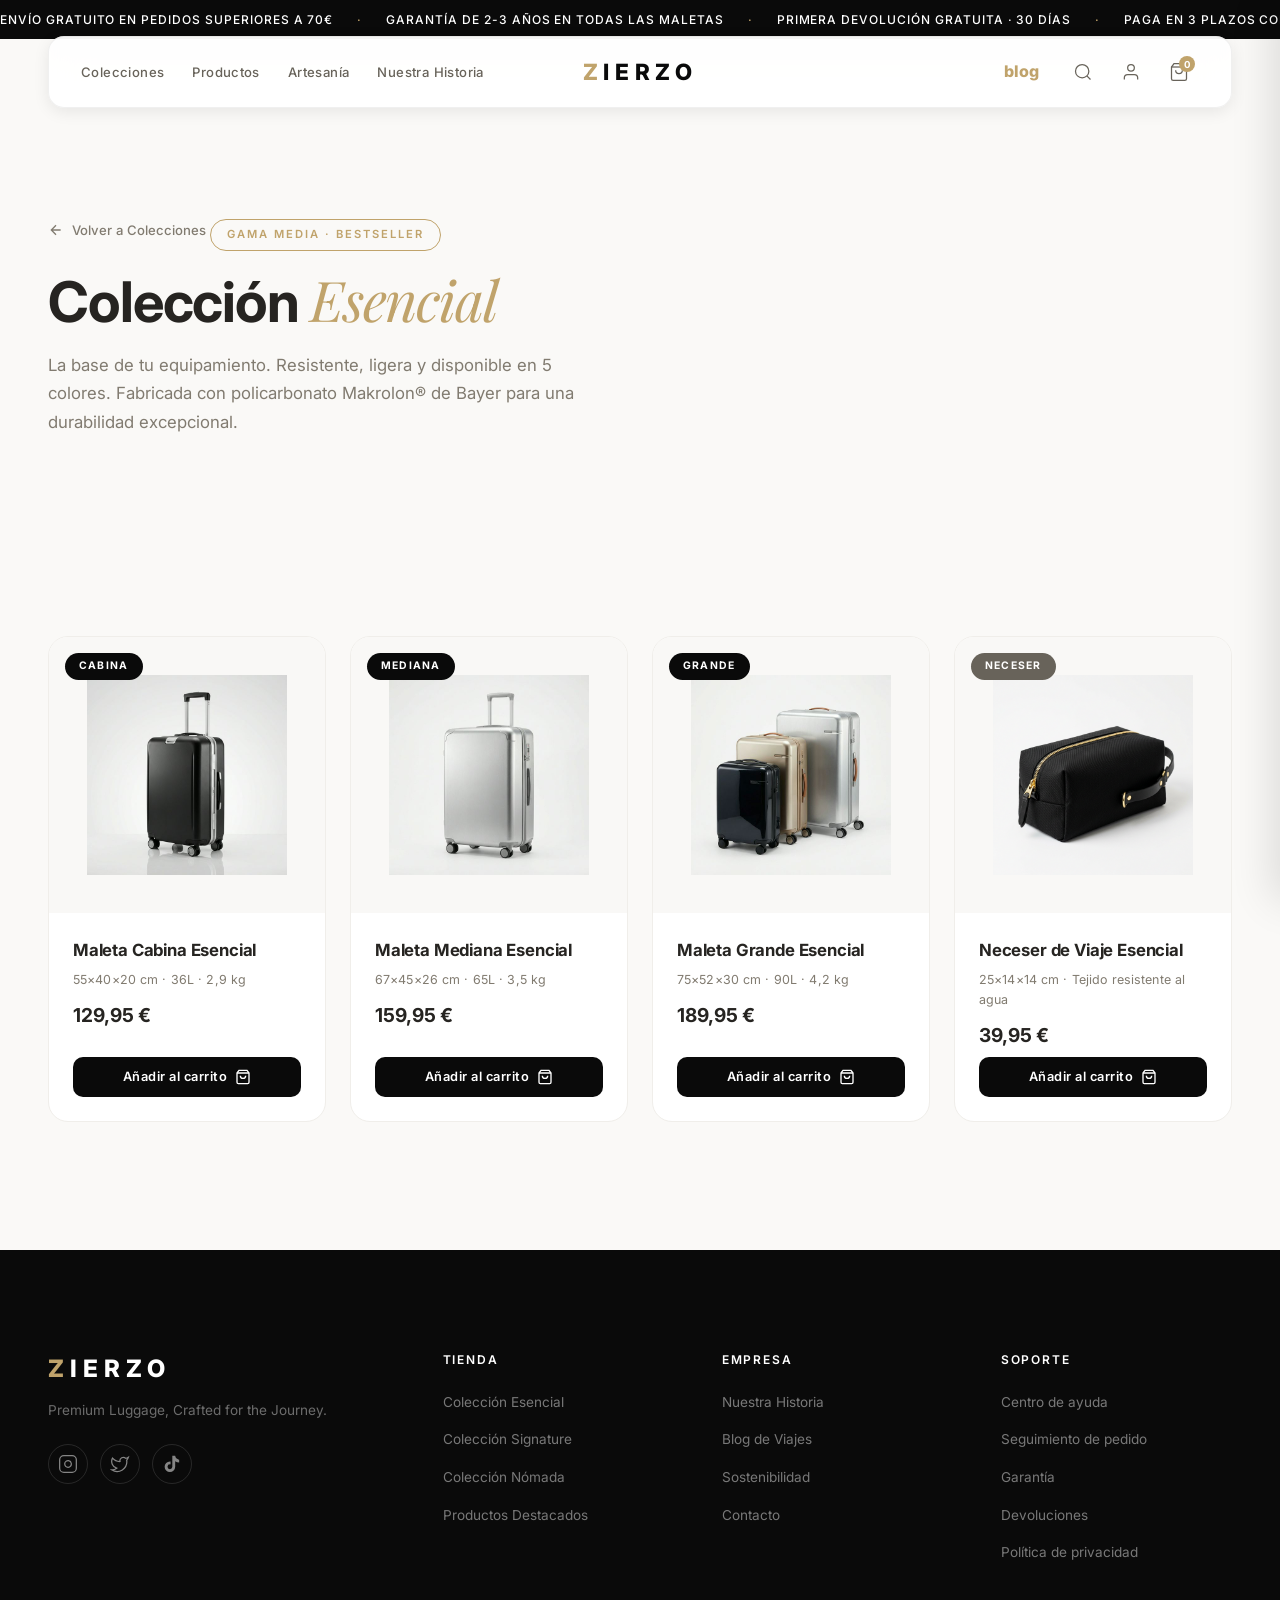
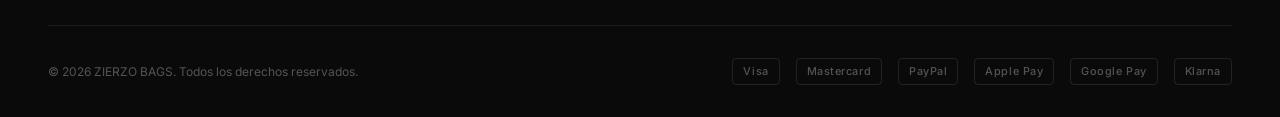
==== commit 91d18eea: "feat: reemplazar Pinterest por TikTok en el footer de todas las páginas Según la estrategia de distr" ====
--- a/coleccion-esencial.html
+++ b/coleccion-esencial.html
@@ -212,13 +212,10 @@
                                     d="M22 4s-.7 2.1-2 3.4c1.6 10-9.4 17.3-18 11.6 2.2.1 4.4-.6 6-2C3 15.5.5 9.6 3 5c2.2 2.6 5.6 4.1 9 4-.9-4.2 4-6.6 7-3.8 1.1 0 3-1.2 3-1.2z" />
                             </svg>
                         </a>
-                        <a href="https://pinterest.com/zierzobags" target="_blank" rel="noopener noreferrer"
-                            class="social-link" aria-label="Pinterest">
-                            <svg width="20" height="20" viewBox="0 0 24 24" fill="none" stroke="currentColor"
-                                stroke-width="1.5">
-                                <path d="M8 12a4 4 0 0 1 8 0c0 4-2 6-4 8" />
-                                <circle cx="12" cy="12" r="10" />
-                                <path d="M9 17c1 0 2-.5 2.5-1" />
+                        <a href="https://tiktok.com/@zierzobags" target="_blank" rel="noopener noreferrer"
+                            class="social-link" aria-label="TikTok">
+                            <svg width="20" height="20" viewBox="0 0 24 24" fill="currentColor" stroke="none">
+                                <path d="M19.59 6.69a4.83 4.83 0 0 1-3.77-4.25V2h-3.45v13.67a2.89 2.89 0 0 1-2.88 2.5 2.89 2.89 0 0 1-2.89-2.89 2.89 2.89 0 0 1 2.89-2.89c.28 0 .54.04.79.1V9.01a6.27 6.27 0 0 0-.79-.05 6.34 6.34 0 0 0-6.34 6.34 6.34 6.34 0 0 0 6.34 6.34 6.34 6.34 0 0 0 6.33-6.34V8.79a8.18 8.18 0 0 0 4.78 1.52V6.86a4.85 4.85 0 0 1-1.01-.17z"/>
                             </svg>
                         </a>
                     </div>
